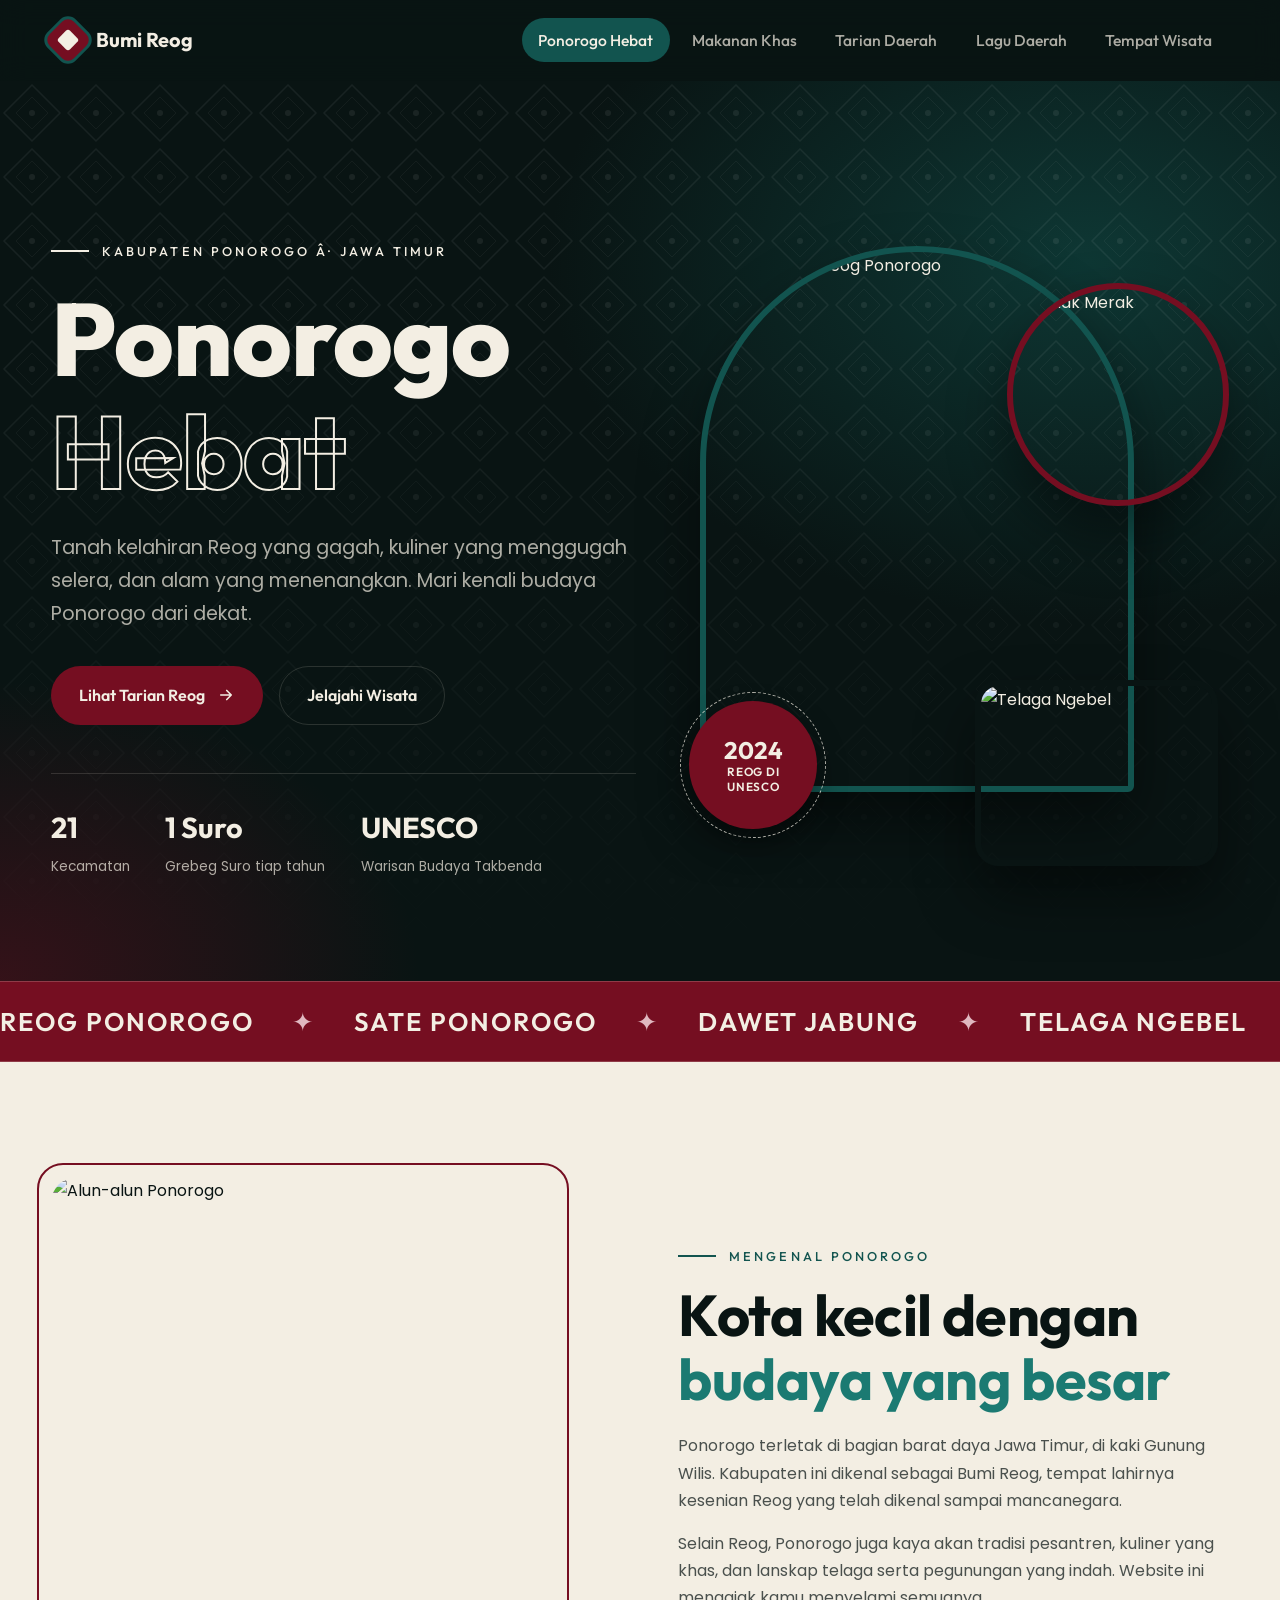
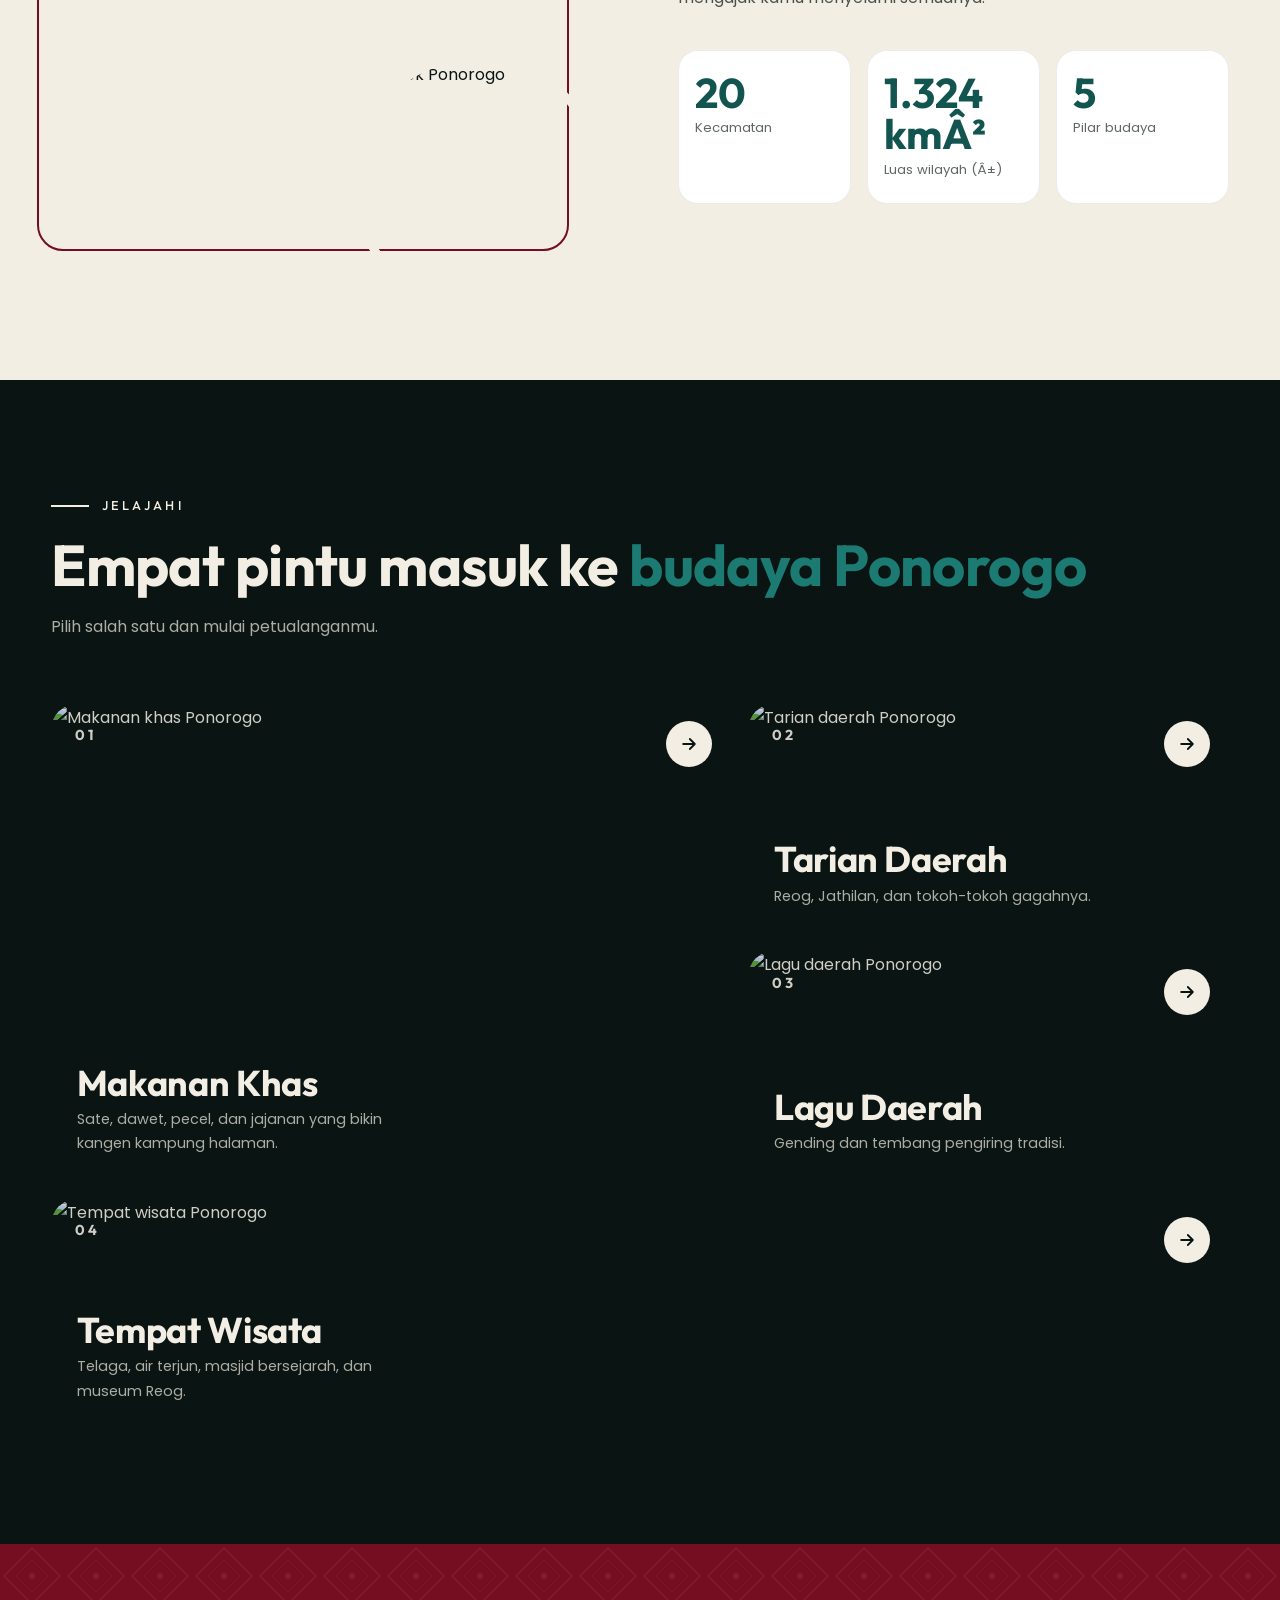
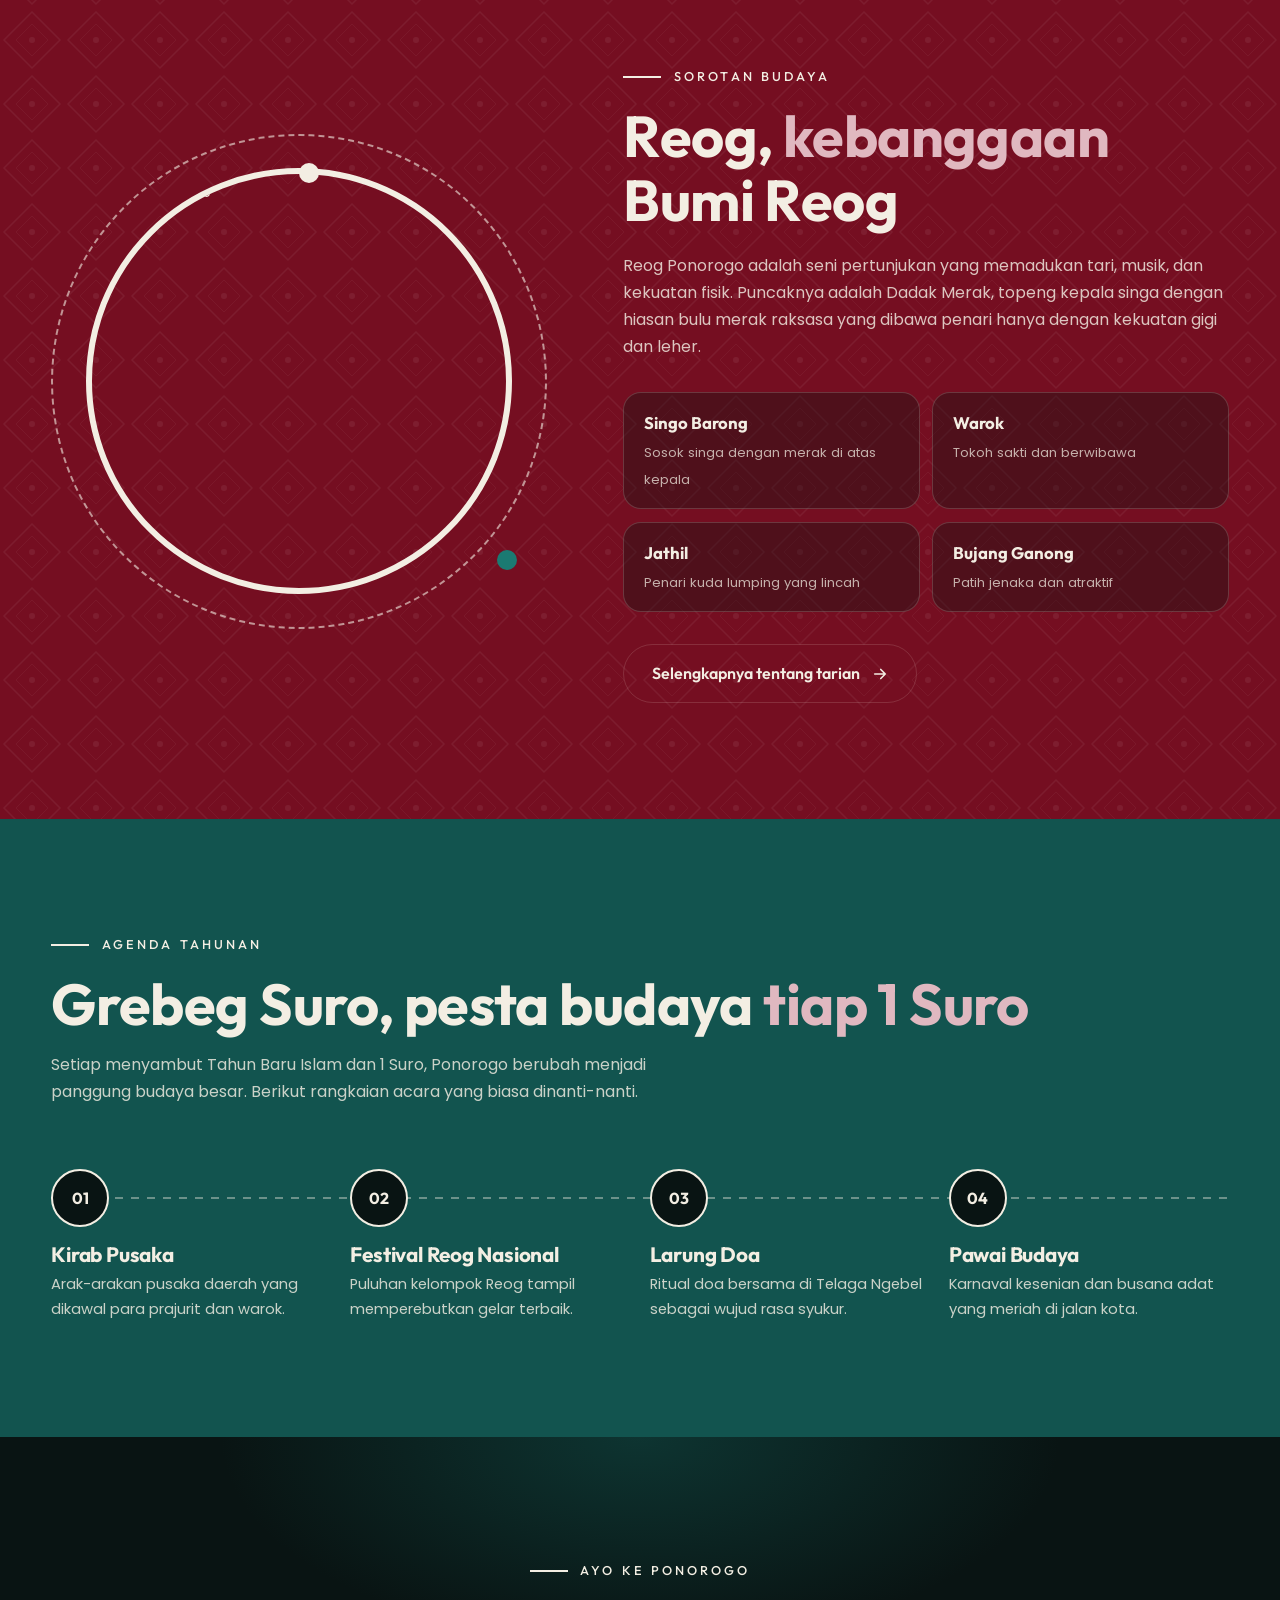
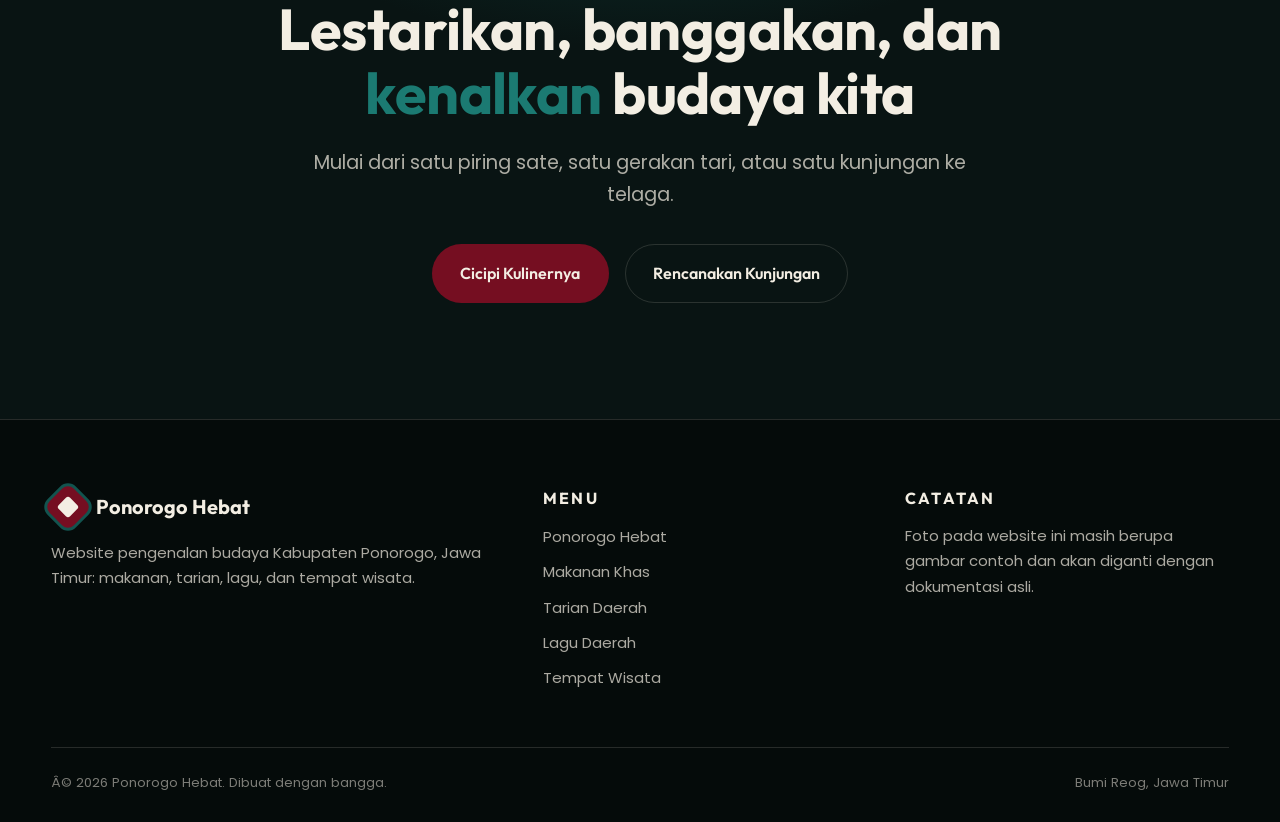
==== index.html @ 8a3e543b "first commit" ====
﻿<!DOCTYPE html>
<html lang="id">
<head>
  <meta charset="UTF-8">
  <meta name="viewport" content="width=device-width, initial-scale=1">
  <title>Ponorogo Hebat â€” Bumi Reog, Jawa Timur</title>
  <meta name="description" content="Jelajahi budaya Ponorogo: makanan khas, tarian daerah, lagu daerah, dan tempat wisata di Bumi Reog.">
  <link rel="preconnect" href="https://fonts.googleapis.com">
  <link rel="preconnect" href="https://fonts.gstatic.com" crossorigin>
  <link href="https://fonts.googleapis.com/css2?family=Outfit:wght@300;400;500;600;700;800&family=Poppins:wght@300;400;500;600&display=swap" rel="stylesheet">
  <link rel="stylesheet" href="style.css">
  <script>document.documentElement.classList.add('js')</script>
</head>
<body>

<!-- ============ HEADER ============ -->
<header class="site-header" id="header">
  <div class="container nav-wrap">
    <a href="index.html" class="brand"><span class="brand-mark"></span>Bumi Reog</a>
    <button class="burger" id="burger" aria-label="Buka menu" aria-expanded="false" aria-controls="menu">
      <span></span><span></span><span></span>
    </button>
    <nav class="menu" id="menu" aria-label="Menu utama">
      <a href="index.html" class="active">Ponorogo Hebat</a>
      <a href="makanan_khas.html">Makanan Khas</a>
      <a href="tarian_daerah.html">Tarian Daerah</a>
      <a href="lagu_daerah.html">Lagu Daerah</a>
      <a href="tempat_wisata.html">Tempat Wisata</a>
    </nav>
  </div>
</header>

<main>
<!-- ============ HERO ============ -->
<section class="hero">
  <div class="container hero-grid">
    <div>
      <span class="eyebrow reveal">Kabupaten Ponorogo Â· Jawa Timur</span>
      <h1 class="reveal d1">Ponorogo <em>Hebat</em></h1>
      <p class="lead reveal d2">Tanah kelahiran Reog yang gagah, kuliner yang menggugah selera, dan alam yang menenangkan. Mari kenali budaya Ponorogo dari dekat.</p>
      <div class="hero-cta reveal d3">
        <a href="tarian_daerah.html" class="btn btn-primary">Lihat Tarian Reog
          <svg viewBox="0 0 24 24" fill="none" stroke="currentColor" stroke-width="2.2" stroke-linecap="round" stroke-linejoin="round"><path d="M5 12h14M13 6l6 6-6 6"/></svg>
        </a>
        <a href="tempat_wisata.html" class="btn btn-ghost">Jelajahi Wisata</a>
      </div>
      <div class="hero-meta reveal d3">
        <div><b>21</b><span>Kecamatan</span></div>
        <div><b>1 Suro</b><span>Grebeg Suro tiap tahun</span></div>
        <div><b>UNESCO</b><span>Warisan Budaya Takbenda</span></div>
      </div>
    </div>

    <div class="collage reveal d2">
      <!-- GANTI FOTO: ganti src dengan foto asli (mis. assets/img/reog-1.jpg) -->
      <div class="c c1 float"><img src="https://seringjalan.com/wp-content/uploads/2020/04/Reog-Ponorogo-1200x771.jpg" alt="Pertunjukan Reog Ponorogo"></div>
      <div class="c c2"><img src="https://placehold.co/400x400/750E21/F3EEE3?text=Dadak+Merak" alt="Dadak Merak"></div>
      <div class="c c3"><img src="https://placehold.co/460x260/1B7A72/F3EEE3?text=Telaga+Ngebel" alt="Telaga Ngebel"></div>
      <div class="badge"><div><b>2024</b>Reog di UNESCO</div></div>
    </div>
  </div>
</section>

<!-- ============ MARQUEE ============ -->
<div class="marquee" aria-hidden="true">
  <div class="marquee-track">
    <span>Reog Ponorogo</span><span>Sate Ponorogo</span><span>Dawet Jabung</span><span>Telaga Ngebel</span><span>Grebeg Suro</span><span>Bumi Reog</span>
    <span>Reog Ponorogo</span><span>Sate Ponorogo</span><span>Dawet Jabung</span><span>Telaga Ngebel</span><span>Grebeg Suro</span><span>Bumi Reog</span>
  </div>
</div>

<!-- ============ MENGENAL PONOROGO ============ -->
<section class="light">
  <div class="container intro-grid">
    <div class="intro-img reveal">
      <div class="img-main"><img src="https://placehold.co/640x800/12544F/F3EEE3?text=Alun-Alun+Ponorogo" alt="Alun-alun Ponorogo"></div>
      <div class="img-sub"><img src="https://placehold.co/400x400/750E21/F3EEE3?text=Warok" alt="Warok Ponorogo"></div>
    </div>
    <div class="intro-text">
      <span class="eyebrow reveal">Mengenal Ponorogo</span>
      <h2 class="reveal d1">Kota kecil dengan <span class="accent">budaya yang besar</span></h2>
      <p class="reveal d2">Ponorogo terletak di bagian barat daya Jawa Timur, di kaki Gunung Wilis. Kabupaten ini dikenal sebagai Bumi Reog, tempat lahirnya kesenian Reog yang telah dikenal sampai mancanegara.</p>
      <p class="reveal d2">Selain Reog, Ponorogo juga kaya akan tradisi pesantren, kuliner yang khas, dan lanskap telaga serta pegunungan yang indah. Website ini mengajak kamu menyelami semuanya.</p>
      <div class="stats reveal d3">
        <div class="stat"><b data-count="21">0</b><span>Kecamatan</span></div>
        <div class="stat"><b data-count="1371" data-suffix=" kmÂ²">0</b><span>Luas wilayah (Â±)</span></div>
        <div class="stat"><b data-count="5">0</b><span>Pilar budaya</span></div>
      </div>
    </div>
  </div>
</section>

<!-- ============ JELAJAHI (BENTO) ============ -->
<section>
  <div class="container">
    <div class="sec-head">
      <span class="eyebrow reveal">Jelajahi</span>
      <h2 class="reveal d1">Empat pintu masuk ke <span class="accent">budaya Ponorogo</span></h2>
      <p class="reveal d2">Pilih salah satu dan mulai petualanganmu.</p>
    </div>

    <div class="bento">
      <a href="makanan_khas.html" class="tile t1 reveal">
        <img src="https://persmahasiswaiiq.com/wp-content/uploads/2021/09/l-cover41d0e299ca1abeb2094852da042165c720191214131935-bimacms-1024x537.jpg" alt="Makanan khas Ponorogo">
        <span class="no">01</span>
        <span class="go"><svg width="20" height="20" viewBox="0 0 24 24" fill="none" stroke="currentColor" stroke-width="2.2" stroke-linecap="round" stroke-linejoin="round"><path d="M5 12h14M13 6l6 6-6 6"/></svg></span>
        <div><h3>Makanan Khas</h3><p>Sate, dawet, pecel, dan jajanan yang bikin kangen kampung halaman.</p></div>
      </a>
      <a href="tarian_daerah.html" class="tile t2 reveal d1">
        <img src="https://placehold.co/700x500/750E21/F3EEE3?text=Tarian+Daerah" alt="Tarian daerah Ponorogo">
        <span class="no">02</span>
        <span class="go"><svg width="20" height="20" viewBox="0 0 24 24" fill="none" stroke="currentColor" stroke-width="2.2" stroke-linecap="round" stroke-linejoin="round"><path d="M5 12h14M13 6l6 6-6 6"/></svg></span>
        <div><h3>Tarian Daerah</h3><p>Reog, Jathilan, dan tokoh-tokoh gagahnya.</p></div>
      </a>
      <a href="lagu_daerah.html" class="tile t3 reveal d2">
        <img src="https://placehold.co/700x500/1B7A72/F3EEE3?text=Lagu+Daerah" alt="Lagu daerah Ponorogo">
        <span class="no">03</span>
        <span class="go"><svg width="20" height="20" viewBox="0 0 24 24" fill="none" stroke="currentColor" stroke-width="2.2" stroke-linecap="round" stroke-linejoin="round"><path d="M5 12h14M13 6l6 6-6 6"/></svg></span>
        <div><h3>Lagu Daerah</h3><p>Gending dan tembang pengiring tradisi.</p></div>
      </a>
      <a href="tempat_wisata.html" class="tile t4 reveal">
        <img src="https://placehold.co/1400x500/091413/F3EEE3?text=Tempat+Wisata" alt="Tempat wisata Ponorogo">
        <span class="no">04</span>
        <span class="go"><svg width="20" height="20" viewBox="0 0 24 24" fill="none" stroke="currentColor" stroke-width="2.2" stroke-linecap="round" stroke-linejoin="round"><path d="M5 12h14M13 6l6 6-6 6"/></svg></span>
        <div><h3>Tempat Wisata</h3><p>Telaga, air terjun, masjid bersejarah, dan museum Reog.</p></div>
      </a>
    </div>
  </div>
</section>

<!-- ============ SOROTAN REOG ============ -->
<section class="maroon">
  <div class="container split">
    <div class="ring-img reveal">
      <div class="in-img"><img src="https://placehold.co/700x700/091413/F3EEE3?text=Singo+Barong" alt="Singo Barong"></div>
      <span class="dot a"></span><span class="dot b"></span>
    </div>
    <div>
      <span class="eyebrow reveal">Sorotan Budaya</span>
      <h2 class="reveal d1">Reog, <span class="accent">kebanggaan</span> Bumi Reog</h2>
      <p class="reveal d2">Reog Ponorogo adalah seni pertunjukan yang memadukan tari, musik, dan kekuatan fisik. Puncaknya adalah Dadak Merak, topeng kepala singa dengan hiasan bulu merak raksasa yang dibawa penari hanya dengan kekuatan gigi dan leher.</p>
      <div class="chars reveal d3">
        <div class="char"><b>Singo Barong</b><span>Sosok singa dengan merak di atas kepala</span></div>
        <div class="char"><b>Warok</b><span>Tokoh sakti dan berwibawa</span></div>
        <div class="char"><b>Jathil</b><span>Penari kuda lumping yang lincah</span></div>
        <div class="char"><b>Bujang Ganong</b><span>Patih jenaka dan atraktif</span></div>
      </div>
      <p class="reveal d3" style="margin-top:2rem"><a href="tarian_daerah.html" class="btn btn-ghost">Selengkapnya tentang tarian
        <svg viewBox="0 0 24 24" fill="none" stroke="currentColor" stroke-width="2.2" stroke-linecap="round" stroke-linejoin="round"><path d="M5 12h14M13 6l6 6-6 6"/></svg></a></p>
    </div>
  </div>
</section>

<!-- ============ GREBEG SURO ============ -->
<section class="green">
  <div class="container">
    <div class="sec-head">
      <span class="eyebrow reveal">Agenda Tahunan</span>
      <h2 class="reveal d1">Grebeg Suro, pesta budaya <span style="color:#e0b8c0">tiap 1 Suro</span></h2>
      <p class="reveal d2">Setiap menyambut Tahun Baru Islam dan 1 Suro, Ponorogo berubah menjadi panggung budaya besar. Berikut rangkaian acara yang biasa dinanti-nanti.</p>
    </div>
    <div class="steps">
      <div class="step reveal"><h3>Kirab Pusaka</h3><p>Arak-arakan pusaka daerah yang dikawal para prajurit dan warok.</p></div>
      <div class="step reveal d1"><h3>Festival Reog Nasional</h3><p>Puluhan kelompok Reog tampil memperebutkan gelar terbaik.</p></div>
      <div class="step reveal d2"><h3>Larung Doa</h3><p>Ritual doa bersama di Telaga Ngebel sebagai wujud rasa syukur.</p></div>
      <div class="step reveal d3"><h3>Pawai Budaya</h3><p>Karnaval kesenian dan busana adat yang meriah di jalan kota.</p></div>
    </div>
  </div>
</section>

<!-- ============ CTA ============ -->
<section class="cta">
  <div class="container">
    <span class="eyebrow reveal">Ayo ke Ponorogo</span>
    <h2 class="reveal d1">Lestarikan, banggakan, dan <span class="accent">kenalkan</span> budaya kita</h2>
    <p class="lead reveal d2">Mulai dari satu piring sate, satu gerakan tari, atau satu kunjungan ke telaga.</p>
    <div class="reveal d3" style="display:flex;gap:1rem;justify-content:center;flex-wrap:wrap">
      <a href="makanan_khas.html" class="btn btn-primary">Cicipi Kulinernya</a>
      <a href="tempat_wisata.html" class="btn btn-ghost">Rencanakan Kunjungan</a>
    </div>
  </div>
</section>
</main>

<!-- ============ FOOTER ============ -->
<footer class="site-footer">
  <div class="container">
    <div class="foot-grid">
      <div>
        <a href="index.html" class="brand" style="margin-bottom:1rem"><span class="brand-mark"></span>Ponorogo Hebat</a>
        <p>Website pengenalan budaya Kabupaten Ponorogo, Jawa Timur: makanan, tarian, lagu, dan tempat wisata.</p>
      </div>
      <div>
        <h4>Menu</h4>
        <ul>
          <li><a href="index.html">Ponorogo Hebat</a></li>
          <li><a href="makanan_khas.html">Makanan Khas</a></li>
          <li><a href="tarian_daerah.html">Tarian Daerah</a></li>
          <li><a href="lagu_daerah.html">Lagu Daerah</a></li>
          <li><a href="tempat_wisata.html">Tempat Wisata</a></li>
        </ul>
      </div>
      <div>
        <h4>Catatan</h4>
        <p>Foto pada website ini masih berupa gambar contoh dan akan diganti dengan dokumentasi asli.</p>
      </div>
    </div>
    <div class="copy"><span>Â© 2026 Ponorogo Hebat. Dibuat dengan bangga.</span><span>Bumi Reog, Jawa Timur</span></div>
  </div>
</footer>

<script src="script.js"></script>
</body>
</html>
---- style.css ----
/* =========================================================
   PONOROGO HEBAT — style.css
   Warna utama #12544F | Hitam #091413 | Secondary #750E21
   Font: Outfit (judul) + Poppins (isi)
   ========================================================= */
:root {
  --green: #12544F;
  --green-2: #1B7A72;
  --green-3: #0c3a36;
  --black: #091413;
  --black-2: #0f1f1e;
  --black-3: #152826;
  --maroon: #750E21;
  --maroon-2: #9a1b33;
  --cream: #F3EEE3;
  --muted: rgba(243, 238, 227, .7);
  --line: rgba(243, 238, 227, .14);
  --ff-head: 'Outfit', system-ui, sans-serif;
  --ff-body: 'Poppins', system-ui, sans-serif;
  --radius: 26px;
  --ease: cubic-bezier(.22, .8, .24, 1);
  --pattern: url("data:image/svg+xml,%3Csvg xmlns='http://www.w3.org/2000/svg' width='64' height='64'%3E%3Cpath d='M32 4 60 32 32 60 4 32Z' fill='none' stroke='%23ffffff' stroke-opacity='.07' stroke-width='1.5'/%3E%3Cpath d='M32 16 48 32 32 48 16 32Z' fill='none' stroke='%23ffffff' stroke-opacity='.05' stroke-width='1'/%3E%3Ccircle cx='32' cy='32' r='3' fill='%23ffffff' fill-opacity='.08'/%3E%3C/svg%3E");
}

*,
*::before,
*::after {
  box-sizing: border-box;
  margin: 0;
  padding: 0
}

html {
  scroll-behavior: smooth
}

body {
  font-family: var(--ff-body);
  background: var(--black);
  color: var(--cream);
  line-height: 1.7;
  font-size: 1rem;
  overflow-x: hidden;
  -webkit-font-smoothing: antialiased
}

body.menu-open {
  overflow: hidden
}

img {
  display: block;
  max-width: 100%;
  height: 100%;
  width: 100%;
  object-fit: cover
}

a {
  color: inherit;
  text-decoration: none
}

ul {
  list-style: none
}

h1,
h2,
h3,
h4 {
  font-family: var(--ff-head);
  line-height: 1.1;
  font-weight: 700;
  letter-spacing: -.01em
}

h1 {
  font-size: clamp(2.8rem, 8vw, 6.4rem);
  font-weight: 800
}

h2 {
  font-size: clamp(2rem, 4.6vw, 3.6rem)
}

h3 {
  font-size: clamp(1.3rem, 2.2vw, 1.7rem)
}

p {
  color: var(--muted)
}

.container {
  width: min(1200px, 92%);
  margin-inline: auto
}

section {
  padding: clamp(70px, 9vw, 130px) 0;
  position: relative
}

.pattern {
  background-image: var(--pattern)
}

.eyebrow {
  display: inline-flex;
  align-items: center;
  gap: .8rem;
  font-family: var(--ff-head);
  font-size: .8rem;
  letter-spacing: .24em;
  text-transform: uppercase;
  font-weight: 500;
  color: var(--cream)
}

.eyebrow::before {
  content: "";
  width: 38px;
  height: 2px;
  background: currentColor
}

.lead {
  font-size: clamp(1.02rem, 1.6vw, 1.2rem);
  max-width: 58ch
}

.sec-head {
  display: flex;
  flex-direction: column;
  gap: 1rem;
  margin-bottom: clamp(36px, 5vw, 64px)
}

.sec-head p {
  max-width: 60ch
}

.accent {
  color: var(--green-2)
}

.maroon .accent,
.hero .accent {
  color: #e0b8c0
}

.btn {
  display: inline-flex;
  align-items: center;
  gap: .7rem;
  padding: .95rem 1.7rem;
  border-radius: 999px;
  font-family: var(--ff-head);
  font-weight: 600;
  font-size: 1rem;
  border: 1.5px solid transparent;
  cursor: pointer;
  transition: transform .35s var(--ease), background .3s, color .3s, border-color .3s
}

.btn svg {
  width: 18px;
  height: 18px;
  transition: transform .35s var(--ease)
}

.btn:hover {
  transform: translateY(-3px)
}

.btn:hover svg {
  transform: translateX(4px)
}

.btn-primary {
  background: var(--maroon);
  color: var(--cream)
}

.btn-primary:hover {
  background: var(--maroon-2)
}

.btn-green {
  background: var(--green);
  color: var(--cream)
}

.btn-green:hover {
  background: var(--green-2)
}

.btn-ghost {
  border-color: var(--line);
  color: var(--cream)
}

.btn-ghost:hover {
  border-color: var(--cream);
  background: rgba(243, 238, 227, .08)
}

/* ---------- Header ---------- */
.site-header {
  position: sticky;
  top: 0;
  left: 0;
  right: 0;
  z-index: 999;
  padding: 18px 0;
  background: rgba(9, 20, 19, .8);
  backdrop-filter: blur(14px);
  -webkit-backdrop-filter: blur(14px);
  border-bottom: 1px solid transparent;
  box-shadow: 0 0 0 rgba(0, 0, 0, 0);
  transition: background .3s, padding .3s, border-color .3s, backdrop-filter .3s, box-shadow .3s;
  will-change: background, transform
}

.site-header.scrolled {
  background: rgba(9, 20, 19, .94);
  padding: 11px 0;
  border-color: var(--line);
  box-shadow: 0 12px 30px rgba(0, 0, 0, .18)
}

.nav-wrap {
  position: relative;
  z-index: 10;
  display: flex;
  align-items: center;
  justify-content: space-between;
  gap: 1rem
}

.brand {
  display: flex;
  align-items: center;
  gap: .7rem;
  font-family: var(--ff-head);
  font-weight: 700;
  font-size: 1.25rem;
  position: relative;
  z-index: 120
}

.brand-mark {
  width: 34px;
  height: 34px;
  background: var(--maroon);
  transform: rotate(45deg);
  border-radius: 8px;
  position: relative;
  box-shadow: 0 0 0 3px var(--green)
}

.brand-mark::after {
  content: "";
  position: absolute;
  inset: 9px;
  background: var(--cream);
  border-radius: 3px
}

.menu {
  display: flex;
  gap: .3rem;
  align-items: center;
  position: relative;
  z-index: 2
}

.menu a {
  font-family: var(--ff-head);
  font-weight: 500;
  font-size: .98rem;
  padding: .55rem 1.05rem;
  border-radius: 999px;
  color: var(--muted);
  transition: color .25s, background .25s
}

.menu a:hover {
  color: var(--cream);
  background: rgba(243, 238, 227, .08)
}

.menu a.active {
  background: var(--green);
  color: var(--cream)
}

.burger {
  display: none;
  width: 46px;
  height: 46px;
  border-radius: 50%;
  background: var(--green);
  border: 0;
  cursor: pointer;
  position: relative;
  z-index: 120;
  flex-direction: column;
  align-items: center;
  justify-content: center;
  gap: 5px
}

.burger span {
  width: 20px;
  height: 2px;
  background: var(--cream);
  border-radius: 2px;
  transition: transform .35s var(--ease), opacity .25s
}

body.menu-open .burger span:nth-child(1) {
  transform: translateY(7px) rotate(45deg)
}

body.menu-open .burger span:nth-child(2) {
  opacity: 0
}

body.menu-open .burger span:nth-child(3) {
  transform: translateY(-7px) rotate(-45deg)
}

/* ---------- Hero (beranda) ---------- */
.hero {
  min-height: 100svh;
  padding: 140px 0 90px;
  display: flex;
  align-items: center;
  overflow: hidden;
  background: radial-gradient(900px 600px at 85% 20%, rgba(18, 84, 79, .55), transparent 60%), radial-gradient(700px 500px at 0% 100%, rgba(117, 14, 33, .4), transparent 60%), var(--black)
}

.hero::before {
  content: "";
  position: absolute;
  inset: 0;
  background-image: var(--pattern);
  opacity: .9;
  mask-image: linear-gradient(to bottom, #000 30%, transparent 100%);
  -webkit-mask-image: linear-gradient(to bottom, #000 30%, transparent 100%)
}

.hero-grid {
  position: relative;
  display: grid;
  grid-template-columns: 1.05fr .95fr;
  gap: clamp(30px, 5vw, 80px);
  align-items: center
}

.hero h1 {
  margin: 1.3rem 0 1.5rem
}

.hero h1 em {
  font-style: normal;
  display: block;
  -webkit-text-stroke: 2px var(--cream);
  color: transparent
}

.hero .lead {
  margin-bottom: 2.2rem
}

.hero-cta {
  display: flex;
  flex-wrap: wrap;
  gap: 1rem
}

.hero-meta {
  display: flex;
  gap: 2.2rem;
  margin-top: 3rem;
  padding-top: 1.8rem;
  border-top: 1px solid var(--line);
  flex-wrap: wrap
}

.hero-meta b {
  display: block;
  font-family: var(--ff-head);
  font-size: 1.8rem;
  font-weight: 700
}

.hero-meta span {
  font-size: .85rem;
  color: var(--muted)
}

.collage {
  position: relative;
  height: clamp(420px, 52vw, 620px)
}

.collage .c {
  position: absolute;
  overflow: hidden;
  box-shadow: 0 30px 60px rgba(0, 0, 0, .45)
}

.collage .c1 {
  inset: 0 18% 12% 0;
  border-radius: 999px 999px 28px 28px;
  border: 6px solid var(--green)
}

.collage .c2 {
  width: 42%;
  aspect-ratio: 1;
  right: 0;
  top: 6%;
  border-radius: 50%;
  border: 6px solid var(--maroon)
}

.collage .c3 {
  width: 46%;
  height: 30%;
  right: 2%;
  bottom: 0;
  border-radius: 24px;
  border: 6px solid var(--black)
}

.badge {
  position: absolute;
  left: -2%;
  bottom: 6%;
  width: 128px;
  height: 128px;
  border-radius: 50%;
  background: var(--maroon);
  display: grid;
  place-items: center;
  text-align: center;
  font-family: var(--ff-head);
  font-size: .74rem;
  font-weight: 600;
  letter-spacing: .06em;
  text-transform: uppercase;
  line-height: 1.25;
  padding: 1rem;
  z-index: 3;
  box-shadow: 0 14px 30px rgba(0, 0, 0, .4)
}

.badge::before {
  content: "";
  position: absolute;
  inset: -9px;
  border: 1.5px dashed var(--cream);
  border-radius: 50%;
  animation: spin 22s linear infinite;
  opacity: .7
}

.badge b {
  display: block;
  font-size: 1.5rem;
  letter-spacing: 0
}

@keyframes spin {
  to {
    transform: rotate(360deg)
  }
}

.float {
  animation: float 6s ease-in-out infinite
}

@keyframes float {
  50% {
    transform: translateY(-12px)
  }
}

/* ---------- Marquee ---------- */
.marquee {
  background: var(--maroon);
  overflow: hidden;
  padding: 1.1rem 0;
  border-block: 1px solid rgba(243, 238, 227, .2)
}

.marquee-track {
  display: flex;
  gap: 2.4rem;
  width: max-content;
  animation: marq 32s linear infinite
}

.marquee span {
  font-family: var(--ff-head);
  font-weight: 600;
  font-size: clamp(1.1rem, 2.4vw, 1.6rem);
  text-transform: uppercase;
  letter-spacing: .08em;
  white-space: nowrap;
  display: flex;
  gap: 2.4rem;
  align-items: center
}

.marquee span::after {
  content: "✦";
  color: #e0b8c0
}

@keyframes marq {
  to {
    transform: translateX(-50%)
  }
}

/* ---------- Intro / Stats ---------- */
.light {
  background: var(--cream);
  color: var(--black)
}

.light p {
  color: rgba(9, 20, 19, .72)
}

.light .eyebrow {
  color: var(--green)
}

.intro-grid {
  display: grid;
  grid-template-columns: 1fr 1fr;
  gap: clamp(30px, 6vw, 90px);
  align-items: center
}

.intro-img {
  position: relative;
  aspect-ratio: 4/5;
  border-radius: var(--radius);
  overflow: visible
}

.intro-img .img-main {
  position: absolute;
  inset: 0 12% 0 0;
  border-radius: var(--radius);
  overflow: hidden
}

.intro-img .img-sub {
  position: absolute;
  right: 0;
  bottom: -6%;
  width: 46%;
  aspect-ratio: 1;
  border-radius: 50%;
  overflow: hidden;
  border: 8px solid var(--cream)
}

.intro-img::before {
  content: "";
  position: absolute;
  inset: -14px 6% 14px -14px;
  border: 2px solid var(--maroon);
  border-radius: var(--radius);
  z-index: 0
}

.intro-img .img-main {
  z-index: 1
}

.intro-img .img-sub {
  z-index: 2
}

.intro-text h2 {
  margin: 1rem 0 1.4rem
}

.intro-text p+p {
  margin-top: 1rem
}

.stats {
  display: grid;
  grid-template-columns: repeat(3, 1fr);
  gap: 1rem;
  margin-top: 2.4rem
}

.stat {
  padding: 1.3rem 1rem;
  border-radius: 20px;
  background: #fff;
  border: 1px solid rgba(9, 20, 19, .08)
}

.stat b {
  display: block;
  font-family: var(--ff-head);
  font-size: clamp(1.8rem, 3.4vw, 2.6rem);
  color: var(--green);
  line-height: 1
}

.stat span {
  font-size: .82rem;
  color: rgba(9, 20, 19, .65)
}

/* ---------- Bento (jelajahi) ---------- */
.bento {
  display: grid;
  grid-template-columns: repeat(12, 1fr);
  grid-auto-rows: 230px;
  gap: 1.1rem
}

.tile {
  position: relative;
  overflow: hidden;
  border-radius: var(--radius);
  isolation: isolate;
  display: flex;
  align-items: flex-end;
  padding: 1.6rem;
  transition: transform .5s var(--ease)
}

.tile img {
  position: absolute;
  inset: 0;
  z-index: -2;
  transition: transform .8s var(--ease)
}

.tile::before {
  content: "";
  position: absolute;
  inset: 0;
  z-index: -1;
  background: linear-gradient(to top, rgba(9, 20, 19, .92) 8%, rgba(9, 20, 19, .15) 70%)
}

.tile:hover img {
  transform: scale(1.08)
}

.tile:hover {
  transform: translateY(-4px)
}

.tile .no {
  position: absolute;
  top: 1.2rem;
  left: 1.5rem;
  font-family: var(--ff-head);
  font-weight: 700;
  font-size: .9rem;
  letter-spacing: .2em;
  color: var(--cream);
  opacity: .85
}

.tile .go {
  position: absolute;
  top: 1.1rem;
  right: 1.2rem;
  width: 46px;
  height: 46px;
  border-radius: 50%;
  background: var(--cream);
  color: var(--black);
  display: grid;
  place-items: center;
  transition: background .3s, color .3s, transform .4s var(--ease)
}

.tile:hover .go {
  background: var(--maroon);
  color: var(--cream);
  transform: rotate(-45deg)
}

.tile h3 {
  font-size: clamp(1.5rem, 2.8vw, 2.3rem)
}

.tile p {
  font-size: .9rem;
  color: var(--muted);
  max-width: 38ch;
  margin-top: .3rem
}

.t1 {
  grid-column: span 7;
  grid-row: span 2
}

.t2 {
  grid-column: span 5
}

.t3 {
  grid-column: span 5
}

.t4 {
  grid-column: span 12
}

/* ---------- Reog sorot ---------- */
.maroon {
  background: var(--maroon);
  position: relative;
  overflow: hidden
}

.maroon::before {
  content: "";
  position: absolute;
  inset: 0;
  background-image: var(--pattern);
  opacity: .8
}

.maroon .container {
  position: relative
}

.split {
  display: grid;
  grid-template-columns: .9fr 1.1fr;
  gap: clamp(30px, 6vw, 90px);
  align-items: center
}

.ring-img {
  position: relative;
  aspect-ratio: 1;
  max-width: 520px;
  margin-inline: auto;
  width: 100%
}

.ring-img .in-img {
  position: absolute;
  inset: 7%;
  border-radius: 50%;
  overflow: hidden;
  border: 6px solid var(--cream)
}

.ring-img::before {
  content: "";
  position: absolute;
  inset: 0;
  border-radius: 50%;
  border: 2px dashed rgba(243, 238, 227, .6);
  animation: spin 40s linear infinite
}

.ring-img .dot {
  position: absolute;
  width: 20px;
  height: 20px;
  border-radius: 50%;
  background: var(--cream)
}

.ring-img .dot.a {
  top: 6%;
  left: 50%
}

.ring-img .dot.b {
  bottom: 12%;
  right: 6%;
  background: var(--green-2)
}

.maroon h2 {
  margin: 1rem 0 1.3rem
}

.maroon p {
  color: rgba(243, 238, 227, .82)
}

.chars {
  display: grid;
  grid-template-columns: repeat(2, 1fr);
  gap: .8rem;
  margin-top: 2rem
}

.char {
  padding: 1rem 1.2rem;
  border-radius: 18px;
  background: rgba(9, 20, 19, .35);
  border: 1px solid rgba(243, 238, 227, .18);
  transition: background .3s, transform .3s var(--ease)
}

.char:hover {
  background: rgba(9, 20, 19, .6);
  transform: translateY(-3px)
}

.char b {
  font-family: var(--ff-head);
  font-size: 1.05rem;
  display: block
}

.char span {
  font-size: .82rem;
  color: rgba(243, 238, 227, .72)
}

/* ---------- Timeline Grebeg Suro ---------- */
.green {
  background: var(--green)
}

.green p {
  color: rgba(243, 238, 227, .82)
}

.steps {
  display: grid;
  grid-template-columns: repeat(4, 1fr);
  gap: 1.2rem;
  position: relative;
  counter-reset: s
}

.steps::before {
  content: "";
  position: absolute;
  left: 0;
  right: 0;
  top: 28px;
  height: 2px;
  background: repeating-linear-gradient(90deg, var(--cream) 0 8px, transparent 8px 16px);
  opacity: .4
}

.step {
  position: relative;
  counter-increment: s;
  padding-top: 4.6rem
}

.step::before {
  content: counter(s, decimal-leading-zero);
  position: absolute;
  top: 0;
  left: 0;
  width: 58px;
  height: 58px;
  border-radius: 50%;
  background: var(--black);
  display: grid;
  place-items: center;
  font-family: var(--ff-head);
  font-weight: 700;
  border: 2px solid var(--cream)
}

.step h3 {
  font-size: 1.3rem;
  margin-bottom: .4rem
}

.step p {
  font-size: .92rem
}

/* ---------- CTA ---------- */
.cta {
  text-align: center;
  background: radial-gradient(600px 300px at 50% 0%, rgba(18, 84, 79, .5), transparent 70%), var(--black)
}

.cta h2 {
  max-width: 20ch;
  margin: 1rem auto 1.4rem
}

.cta .lead {
  margin-inline: auto;
  margin-bottom: 2rem
}

/* ---------- Footer ---------- */
.site-footer {
  background: #050b0a;
  padding: 70px 0 28px;
  border-top: 1px solid var(--line)
}

.foot-grid {
  display: grid;
  grid-template-columns: 1.4fr 1fr 1fr;
  gap: 2.4rem;
  margin-bottom: 3rem
}

.site-footer h4 {
  font-size: 1rem;
  letter-spacing: .14em;
  text-transform: uppercase;
  margin-bottom: 1rem;
  color: var(--cream)
}

.site-footer li {
  margin-bottom: .5rem
}

.site-footer li a,
.site-footer p {
  color: var(--muted);
  font-size: .93rem
}

.site-footer li a:hover {
  color: var(--cream)
}

.copy {
  display: flex;
  justify-content: space-between;
  flex-wrap: wrap;
  gap: .6rem;
  padding-top: 1.5rem;
  border-top: 1px solid var(--line);
  font-size: .82rem;
  color: rgba(243, 238, 227, .5)
}

/* ---------- Page hero (halaman dalam) ---------- */
.page-hero {
  padding: 170px 0 90px;
  background: radial-gradient(700px 400px at 90% 0%, rgba(18, 84, 79, .55), transparent 65%), var(--black);
  overflow: hidden
}

.page-hero::before {
  content: "";
  position: absolute;
  inset: 0;
  background-image: var(--pattern);
  mask-image: linear-gradient(to bottom, #000, transparent);
  -webkit-mask-image: linear-gradient(to bottom, #000, transparent)
}

.page-hero .container {
  position: relative
}

.page-hero h1 {
  font-size: clamp(2.6rem, 7vw, 5.4rem);
  margin: 1.2rem 0 1.2rem
}

.page-hero .big {
  position: absolute;
  right: 0;
  top: -40px;
  font-family: var(--ff-head);
  font-weight: 800;
  font-size: clamp(9rem, 26vw, 22rem);
  line-height: .8;
  -webkit-text-stroke: 2px rgba(243, 238, 227, .18);
  color: transparent;
  user-select: none;
  pointer-events: none
}

.crumb {
  margin-top: 1.8rem;
  font-size: .88rem;
  color: var(--muted)
}

.crumb a {
  color: var(--cream);
  border-bottom: 1px solid var(--line)
}

/* ---------- Makanan (about) ---------- */
.dish {
  display: grid;
  grid-template-columns: 1fr 1fr;
  gap: clamp(24px, 5vw, 80px);
  align-items: center;
  margin-bottom: clamp(60px, 8vw, 110px)
}

.dish:last-child {
  margin-bottom: 0
}

.dish.flip .dish-img {
  order: 2
}

.dish-img {
  position: relative;
  aspect-ratio: 5/4
}

.dish-img .frame {
  position: absolute;
  inset: 0;
  border-radius: var(--radius);
  overflow: hidden
}

.dish-img::after {
  content: "";
  position: absolute;
  inset: 18px -18px -18px 18px;
  border: 2px solid var(--maroon);
  border-radius: var(--radius);
  z-index: -1
}

.dish.flip .dish-img::after {
  inset: 18px 18px -18px -18px;
  border-color: var(--green)
}

.dish-no {
  font-family: var(--ff-head);
  font-weight: 800;
  font-size: clamp(3.6rem, 8vw, 6rem);
  line-height: 1;
  -webkit-text-stroke: 2px var(--green);
  color: transparent
}

.dish h2 {
  margin: .2rem 0 1rem
}

.chips {
  display: flex;
  flex-wrap: wrap;
  gap: .5rem;
  margin-top: 1.3rem
}

.chip {
  padding: .35rem .95rem;
  border-radius: 999px;
  font-size: .8rem;
  font-family: var(--ff-head);
  font-weight: 500;
  background: rgba(18, 84, 79, .12);
  color: var(--green);
  border: 1px solid rgba(18, 84, 79, .3)
}

.dark-sec .chip,
.chip.on-dark {
  background: rgba(243, 238, 227, .08);
  color: var(--cream);
  border-color: var(--line)
}

.snacks {
  display: grid;
  grid-template-columns: repeat(4, 1fr);
  gap: 1.1rem
}

.snack {
  border-radius: var(--radius);
  overflow: hidden;
  background: var(--black-3);
  border: 1px solid var(--line);
  transition: transform .4s var(--ease), border-color .3s
}

.snack:hover {
  transform: translateY(-6px);
  border-color: var(--green-2)
}

.snack .ph {
  aspect-ratio: 1
}

.snack div:last-child {
  padding: 1.1rem 1.2rem 1.4rem
}

.snack h3 {
  font-size: 1.2rem;
  margin-bottom: .3rem
}

.snack p {
  font-size: .88rem
}

.tips {
  display: grid;
  grid-template-columns: repeat(3, 1fr);
  gap: 1.2rem
}

.tip {
  padding: 1.8rem;
  border-radius: var(--radius);
  background: rgba(9, 20, 19, .35);
  border: 1px solid rgba(243, 238, 227, .18)
}

.tip i {
  font-style: normal;
  font-family: var(--ff-head);
  font-size: 2rem;
  color: #e0b8c0;
  font-weight: 700
}

.tip h3 {
  margin: .4rem 0 .5rem;
  font-size: 1.25rem
}

/* ---------- Tarian (projects) ---------- */
.feature {
  position: relative;
  border-radius: calc(var(--radius) + 6px);
  overflow: hidden;
  min-height: 560px;
  display: flex;
  align-items: flex-end;
  isolation: isolate
}

.feature img {
  position: absolute;
  inset: 0;
  z-index: -2
}

.feature::before {
  content: "";
  position: absolute;
  inset: 0;
  z-index: -1;
  background: linear-gradient(100deg, rgba(9, 20, 19, .95) 25%, rgba(9, 20, 19, .25) 100%)
}

.feature-body {
  padding: clamp(1.6rem, 4vw, 3.4rem);
  max-width: 640px
}

.feature h2 {
  margin: 1rem 0 1rem
}

.feature .chips {
  margin-top: 1.5rem
}

.hscroll {
  display: flex;
  gap: 1.2rem;
  overflow-x: auto;
  scroll-snap-type: x mandatory;
  padding: 0 4% 1.6rem;
  margin-inline: -4%;
  scrollbar-width: thin;
  scrollbar-color: var(--green) transparent
}

.hcard {
  flex: 0 0 min(340px, 80%);
  scroll-snap-align: start;
  border-radius: var(--radius);
  overflow: hidden;
  background: var(--black-3);
  border: 1px solid var(--line)
}

.hcard .ph {
  aspect-ratio: 4/5;
  position: relative
}

.hcard .ph span {
  position: absolute;
  top: 1rem;
  left: 1rem;
  background: var(--maroon);
  padding: .2rem .8rem;
  border-radius: 999px;
  font-size: .75rem;
  font-family: var(--ff-head);
  letter-spacing: .1em;
  text-transform: uppercase
}

.hcard div:last-child {
  padding: 1.3rem 1.4rem 1.6rem
}

.hcard h3 {
  margin-bottom: .4rem
}

.hcard p {
  font-size: .9rem
}

.dances {
  display: grid;
  grid-template-columns: repeat(3, 1fr);
  gap: 1.2rem
}

.dance {
  padding: 2rem 1.8rem;
  border-radius: var(--radius);
  background: #fff;
  border: 1px solid rgba(9, 20, 19, .08);
  position: relative;
  overflow: hidden;
  transition: transform .4s var(--ease), box-shadow .4s
}

.dance:hover {
  transform: translateY(-6px);
  box-shadow: 0 24px 40px rgba(9, 20, 19, .12)
}

.dance::after {
  content: "";
  position: absolute;
  right: -30px;
  top: -30px;
  width: 110px;
  height: 110px;
  background: var(--green);
  border-radius: 50%;
  opacity: .1
}

.dance .n {
  font-family: var(--ff-head);
  font-weight: 800;
  font-size: 3rem;
  color: var(--maroon);
  line-height: 1
}

.dance h3 {
  margin: .8rem 0 .5rem;
  color: var(--black)
}

.gamelan {
  display: flex;
  flex-wrap: wrap;
  gap: .7rem
}

.gamelan span {
  padding: .6rem 1.3rem;
  border-radius: 999px;
  border: 1.5px solid rgba(243, 238, 227, .45);
  font-family: var(--ff-head);
  font-weight: 500
}

/* ---------- Lagu (skills) ---------- */
.music-grid {
  display: grid;
  grid-template-columns: 1.5fr 1fr;
  gap: clamp(24px, 4vw, 56px);
  align-items: start
}

.playlist {
  border-radius: var(--radius);
  background: var(--black-3);
  border: 1px solid var(--line);
  overflow: hidden
}

.pl-head {
  display: flex;
  justify-content: space-between;
  align-items: center;
  padding: 1.4rem 1.6rem;
  border-bottom: 1px solid var(--line);
  font-family: var(--ff-head)
}

.pl-head span {
  font-size: .85rem;
  color: var(--muted)
}

.track {
  display: grid;
  grid-template-columns: 54px 1fr auto auto;
  align-items: center;
  gap: 1rem;
  padding: 1rem 1.6rem;
  border-bottom: 1px solid var(--line);
  position: relative;
  transition: background .3s
}

.track:last-child {
  border-bottom: 0
}

.track:hover,
.track.playing {
  background: rgba(18, 84, 79, .22)
}

.play {
  width: 46px;
  height: 46px;
  border-radius: 50%;
  border: 0;
  background: var(--green);
  color: var(--cream);
  cursor: pointer;
  display: grid;
  place-items: center;
  transition: background .3s, transform .3s
}

.play:hover {
  background: var(--maroon);
  transform: scale(1.08)
}

.play svg {
  width: 18px;
  height: 18px
}

.play .i-pause {
  display: none
}

.track.playing .play {
  background: var(--maroon)
}

.track.playing .i-play {
  display: none
}

.track.playing .i-pause {
  display: block
}

.track h3 {
  font-size: 1.1rem;
  font-weight: 600
}

.track small {
  color: var(--muted);
  font-size: .82rem
}

.tag {
  padding: .2rem .8rem;
  border-radius: 999px;
  font-size: .72rem;
  font-family: var(--ff-head);
  border: 1px solid var(--line);
  color: var(--muted);
  white-space: nowrap
}

.dur {
  font-family: var(--ff-head);
  font-size: .9rem;
  color: var(--muted);
  min-width: 44px;
  text-align: right
}

.bar {
  position: absolute;
  left: 0;
  bottom: 0;
  height: 3px;
  width: 0;
  background: var(--maroon-2)
}

.track.playing .bar {
  animation: prog 24s linear forwards
}

@keyframes prog {
  to {
    width: 100%
  }
}

.eq {
  display: none;
  gap: 3px;
  align-items: flex-end;
  height: 16px;
  margin-left: .6rem
}

.track.playing .eq {
  display: inline-flex
}

.eq i {
  width: 3px;
  background: var(--green-2);
  border-radius: 2px;
  animation: eq .8s ease-in-out infinite
}

.eq i:nth-child(2) {
  animation-delay: .2s
}

.eq i:nth-child(3) {
  animation-delay: .4s
}

@keyframes eq {

  0%,
  100% {
    height: 4px
  }

  50% {
    height: 16px
  }
}

.side-card {
  border-radius: var(--radius);
  padding: 2rem;
  background: var(--green);
  position: sticky;
  top: 100px
}

.side-card h3 {
  margin-bottom: .8rem
}

.side-card .gamelan {
  margin-top: 1.2rem
}

.side-card .gamelan span {
  font-size: .85rem;
  padding: .4rem 1rem
}

.note {
  margin-top: 1.4rem;
  font-size: .85rem;
  padding: 1rem 1.2rem;
  border-radius: 16px;
  background: rgba(9, 20, 19, .35)
}

/* ---------- Wisata (contact) ---------- */
.filters {
  display: flex;
  flex-wrap: wrap;
  gap: .6rem;
  margin-bottom: 2.2rem
}

.fbtn {
  padding: .6rem 1.4rem;
  border-radius: 999px;
  border: 1.5px solid var(--line);
  background: transparent;
  color: var(--cream);
  font-family: var(--ff-head);
  font-weight: 500;
  font-size: .95rem;
  cursor: pointer;
  transition: all .3s
}

.fbtn:hover {
  border-color: var(--cream)
}

.fbtn.on {
  background: var(--green);
  border-color: var(--green)
}

.places {
  display: grid;
  grid-template-columns: repeat(3, 1fr);
  gap: 1.2rem
}

.place {
  position: relative;
  border-radius: var(--radius);
  overflow: hidden;
  min-height: 340px;
  display: flex;
  align-items: flex-end;
  padding: 1.5rem;
  isolation: isolate;
  transition: transform .4s var(--ease), opacity .4s
}

.place:nth-child(1),
.place:nth-child(6) {
  grid-row: span 2;
  min-height: 460px
}

.place img {
  position: absolute;
  inset: 0;
  z-index: -2;
  transition: transform .8s var(--ease)
}

.place::before {
  content: "";
  position: absolute;
  inset: 0;
  z-index: -1;
  background: linear-gradient(to top, rgba(9, 20, 19, .95) 10%, rgba(9, 20, 19, .1) 70%)
}

.place:hover img {
  transform: scale(1.07)
}

.place .cat {
  position: absolute;
  top: 1.1rem;
  left: 1.1rem;
  padding: .25rem .9rem;
  border-radius: 999px;
  background: var(--maroon);
  font-family: var(--ff-head);
  font-size: .74rem;
  letter-spacing: .12em;
  text-transform: uppercase
}

.place h3 {
  margin-bottom: .4rem
}

.place p {
  font-size: .88rem
}

.place.hide {
  display: none
}

.itin {
  display: grid;
  grid-template-columns: repeat(4, 1fr);
  gap: 1.2rem
}

.itin div {
  padding: 1.6rem;
  border-radius: var(--radius);
  background: #fff;
  border: 1px solid rgba(9, 20, 19, .08)
}

.itin b {
  font-family: var(--ff-head);
  color: var(--maroon);
  font-size: 1.1rem
}

.itin h3 {
  color: var(--black);
  margin: .4rem 0 .4rem;
  font-size: 1.2rem
}

.itin p {
  font-size: .9rem
}

.map-ph {
  margin-top: 2.4rem;
  border-radius: var(--radius);
  overflow: hidden;
  aspect-ratio: 21/8;
  position: relative;
  border: 1px solid var(--line)
}

.map-ph span {
  position: absolute;
  inset: auto auto 1rem 1rem;
  background: var(--black);
  padding: .4rem 1rem;
  border-radius: 999px;
  font-size: .82rem
}

/* ---------- Reveal ---------- */
.js .reveal {
  opacity: 0;
  transform: translateY(34px);
  transition: opacity .9s var(--ease), transform .9s var(--ease)
}

.js .reveal.in {
  opacity: 1;
  transform: none
}

.js .reveal.d1 {
  transition-delay: .12s
}

.js .reveal.d2 {
  transition-delay: .24s
}

.js .reveal.d3 {
  transition-delay: .36s
}

/* ---------- Responsive ---------- */
@media(max-width:1000px) {
  .snacks {
    grid-template-columns: repeat(2, 1fr)
  }

  .places {
    grid-template-columns: repeat(2, 1fr)
  }

  .place:nth-child(1),
  .place:nth-child(6) {
    grid-row: auto;
    min-height: 340px
  }

  .itin {
    grid-template-columns: repeat(2, 1fr)
  }

  .steps {
    grid-template-columns: repeat(2, 1fr);
    row-gap: 2.4rem
  }

  .steps::before {
    display: none
  }
}

@media(max-width:900px) {
  .burger {
    display: flex
  }

  .menu {
    position: fixed;
    top: 82px;
    left: 0;
    right: 0;
    bottom: 0;
    height: calc(100vh - 82px);
    background: rgba(9, 20, 19, .96);
    background-image: var(--pattern);
    flex-direction: column;
    justify-content: center;
    gap: .6rem;
    transform: translateY(-110%);
    transition: transform .6s var(--ease);
    z-index: 110;
    visibility: hidden;
    padding: 1rem 1.2rem 3rem
  }

  body.menu-open .menu {
    transform: none;
    visibility: visible
  }

  .menu a {
    font-size: 1.7rem;
    padding: .7rem 1.6rem;
    opacity: 0;
    transform: translateY(20px);
    transition: opacity .5s var(--ease), transform .5s var(--ease), color .25s, background .25s
  }

  body.menu-open .menu a {
    opacity: 1;
    transform: none
  }

  body.menu-open .menu a:nth-child(2) {
    transition-delay: .08s
  }

  body.menu-open .menu a:nth-child(3) {
    transition-delay: .14s
  }

  body.menu-open .menu a:nth-child(4) {
    transition-delay: .2s
  }

  body.menu-open .menu a:nth-child(5) {
    transition-delay: .26s
  }

  .hero-grid,
  .intro-grid,
  .split,
  .dish,
  .music-grid {
    grid-template-columns: 1fr
  }

  .dish.flip .dish-img {
    order: 0
  }

  .hero {
    padding-top: 120px
  }

  .collage {
    order: -1;
    height: clamp(340px, 80vw, 480px);
    max-width: 520px;
    width: 100%;
    margin-inline: auto
  }

  .badge {
    width: 104px;
    height: 104px;
    font-size: .65rem
  }

  .intro-img {
    max-width: 440px;
    margin-inline: auto;
    width: 100%
  }

  .bento {
    grid-template-columns: 1fr;
    grid-auto-rows: 260px
  }

  .t1,
  .t2,
  .t3,
  .t4 {
    grid-column: auto;
    grid-row: auto
  }

  .t1 {
    grid-row: span 2
  }

  .dances,
  .tips {
    grid-template-columns: 1fr
  }

  .side-card {
    position: static
  }

  .foot-grid {
    grid-template-columns: 1fr 1fr
  }

  .foot-grid>div:first-child {
    grid-column: 1/-1
  }

  .page-hero {
    padding-top: 140px
  }
}

@media(max-width:600px) {
  .stats {
    grid-template-columns: 1fr 1fr 1fr;
    gap: .6rem
  }

  .chars {
    grid-template-columns: 1fr
  }

  .steps,
  .snacks,
  .places,
  .itin {
    grid-template-columns: 1fr
  }

  .track {
    grid-template-columns: 46px 1fr auto;
    padding: .9rem 1rem
  }

  .track .tag {
    display: none
  }

  .feature {
    min-height: 520px
  }

  .hero-meta {
    gap: 1.4rem
  }

  .map-ph {
    aspect-ratio: 4/3
  }
}

@media(prefers-reduced-motion:reduce) {
  * {
    animation: none !important;
    transition: none !important
  }

  .js .reveal {
    opacity: 1;
    transform: none
  }
}
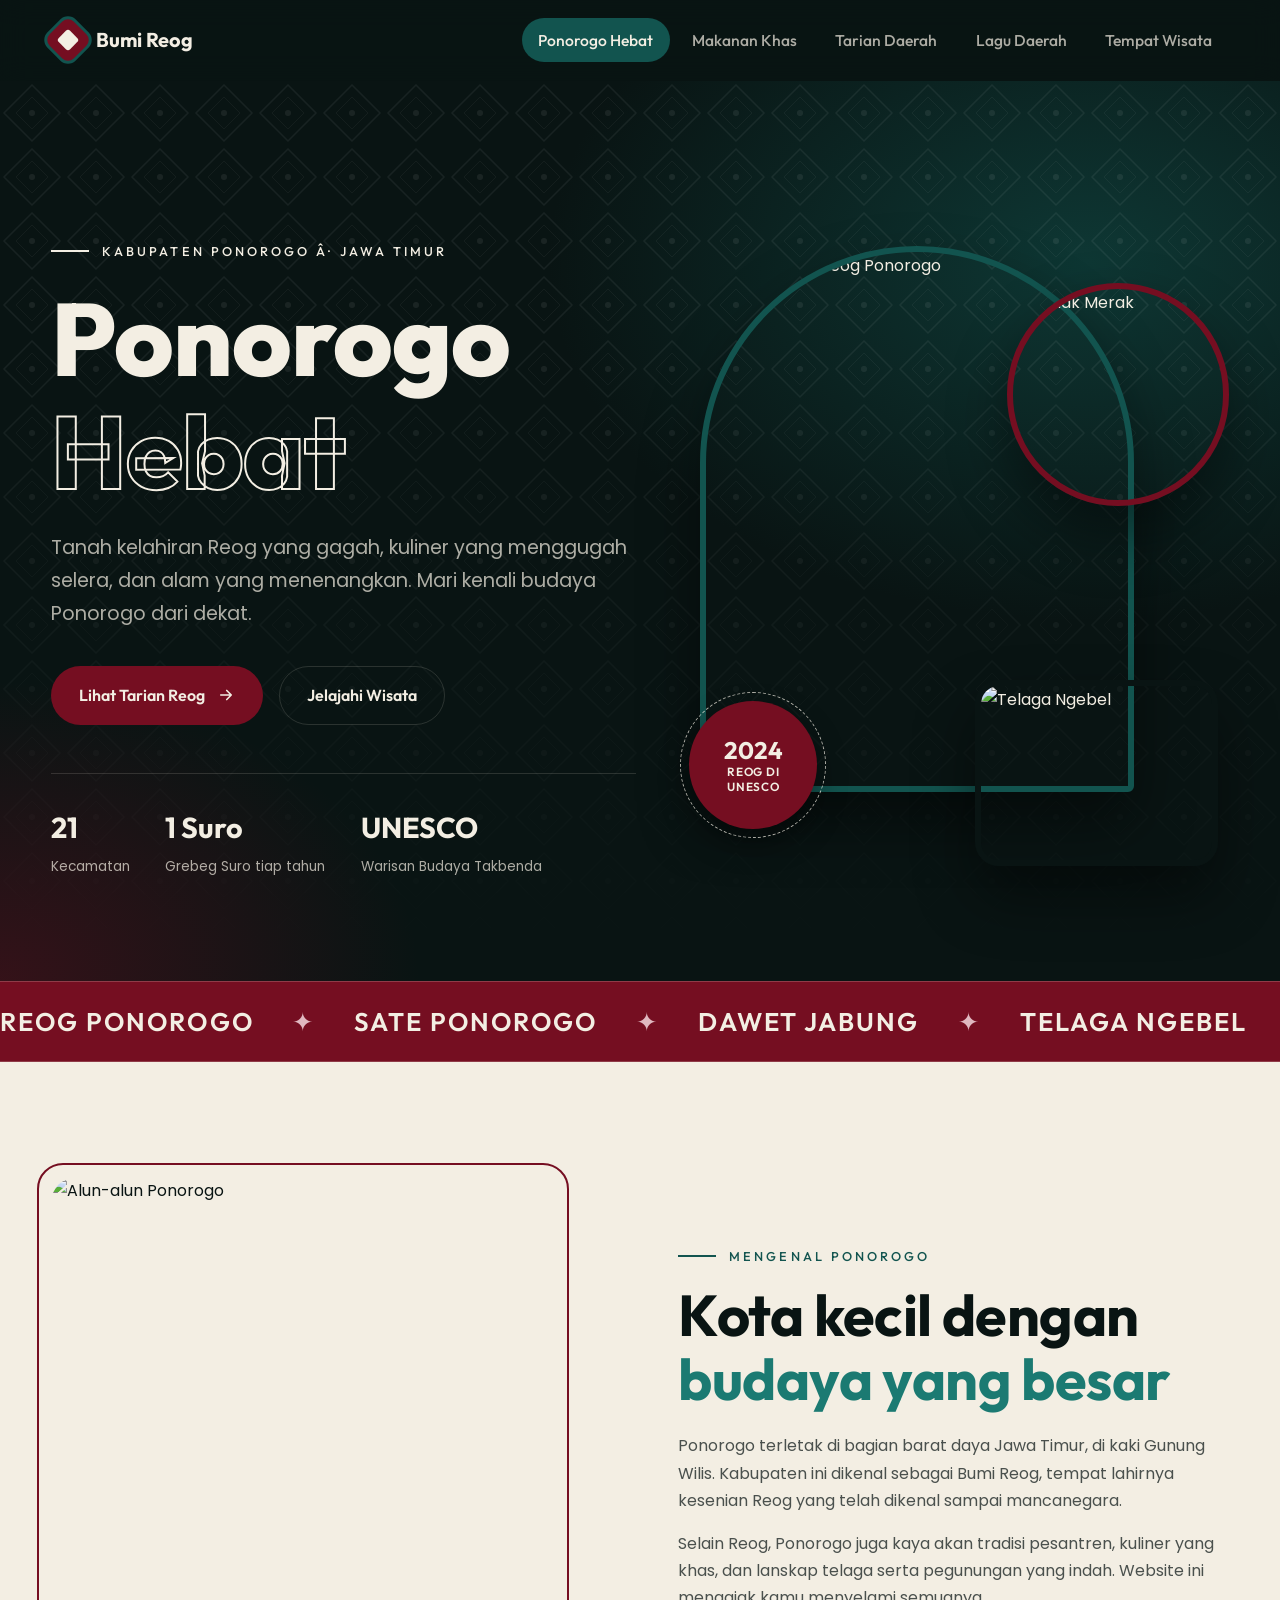
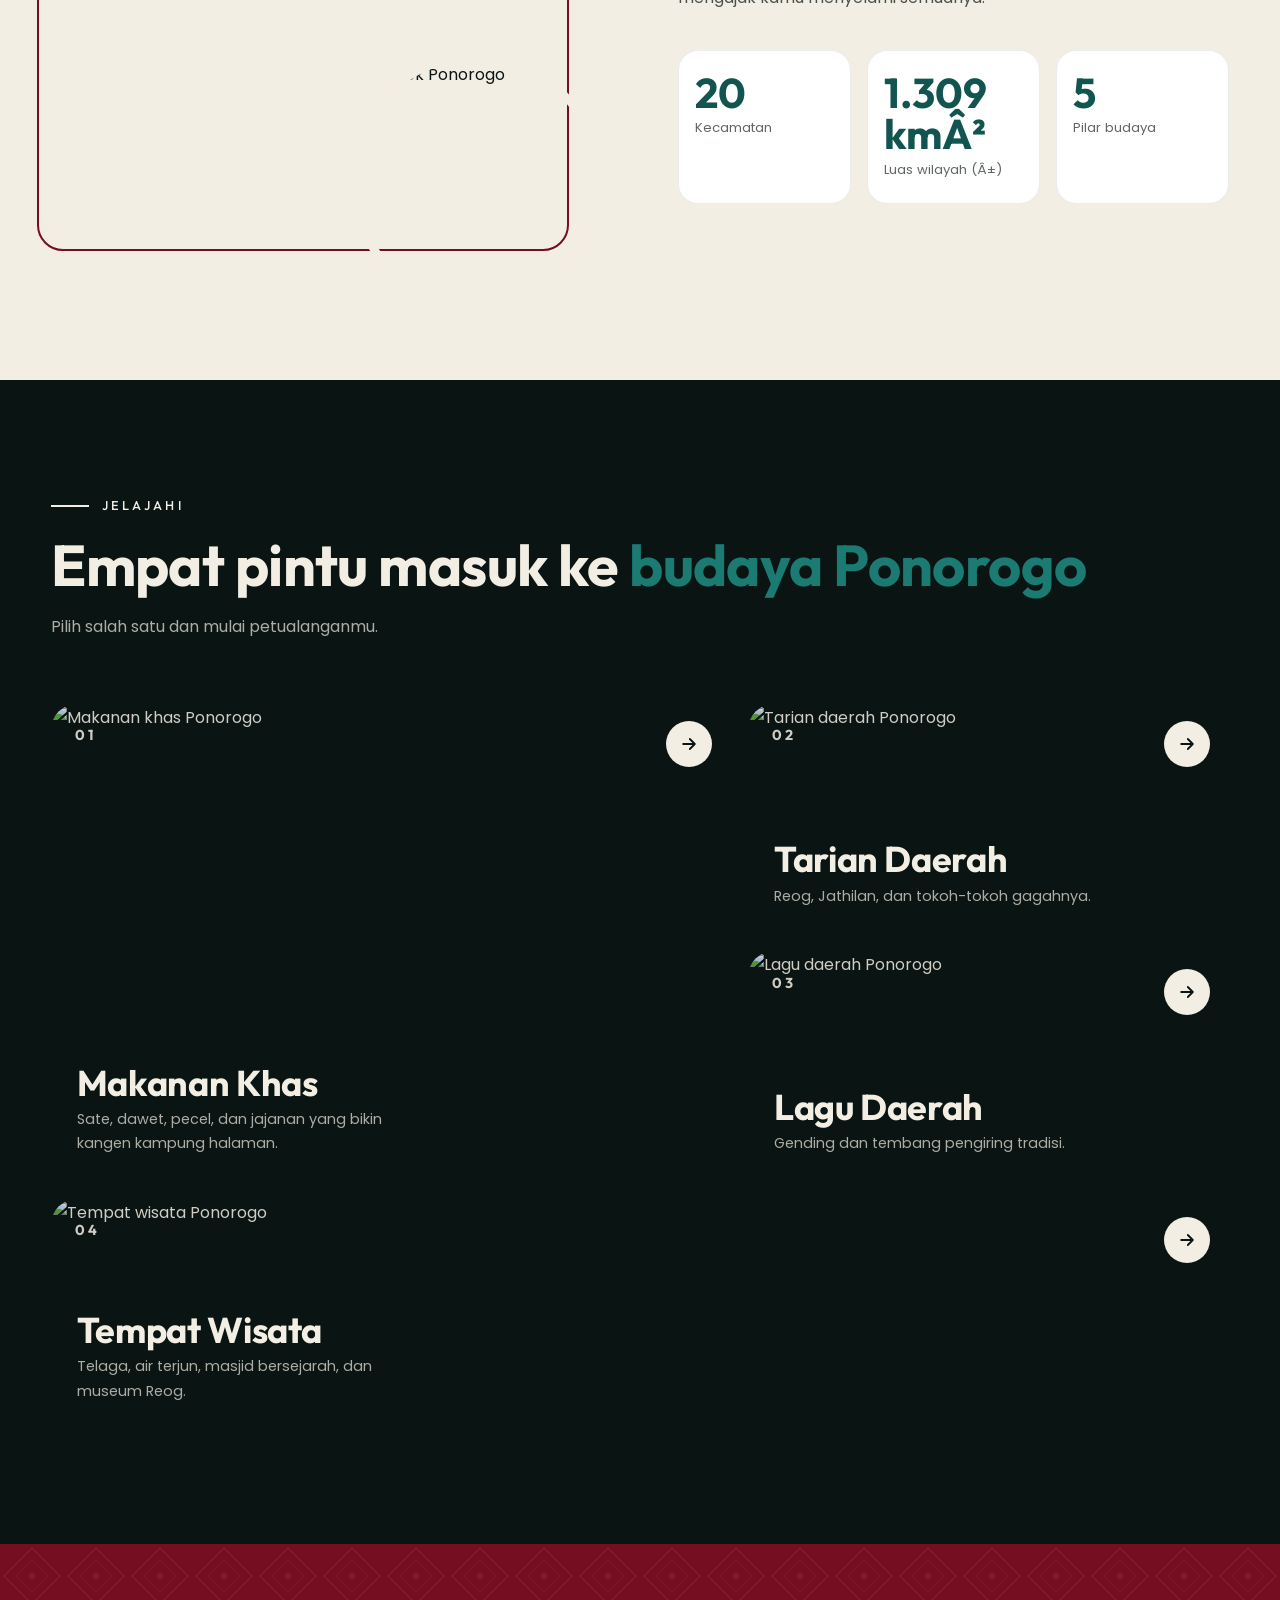
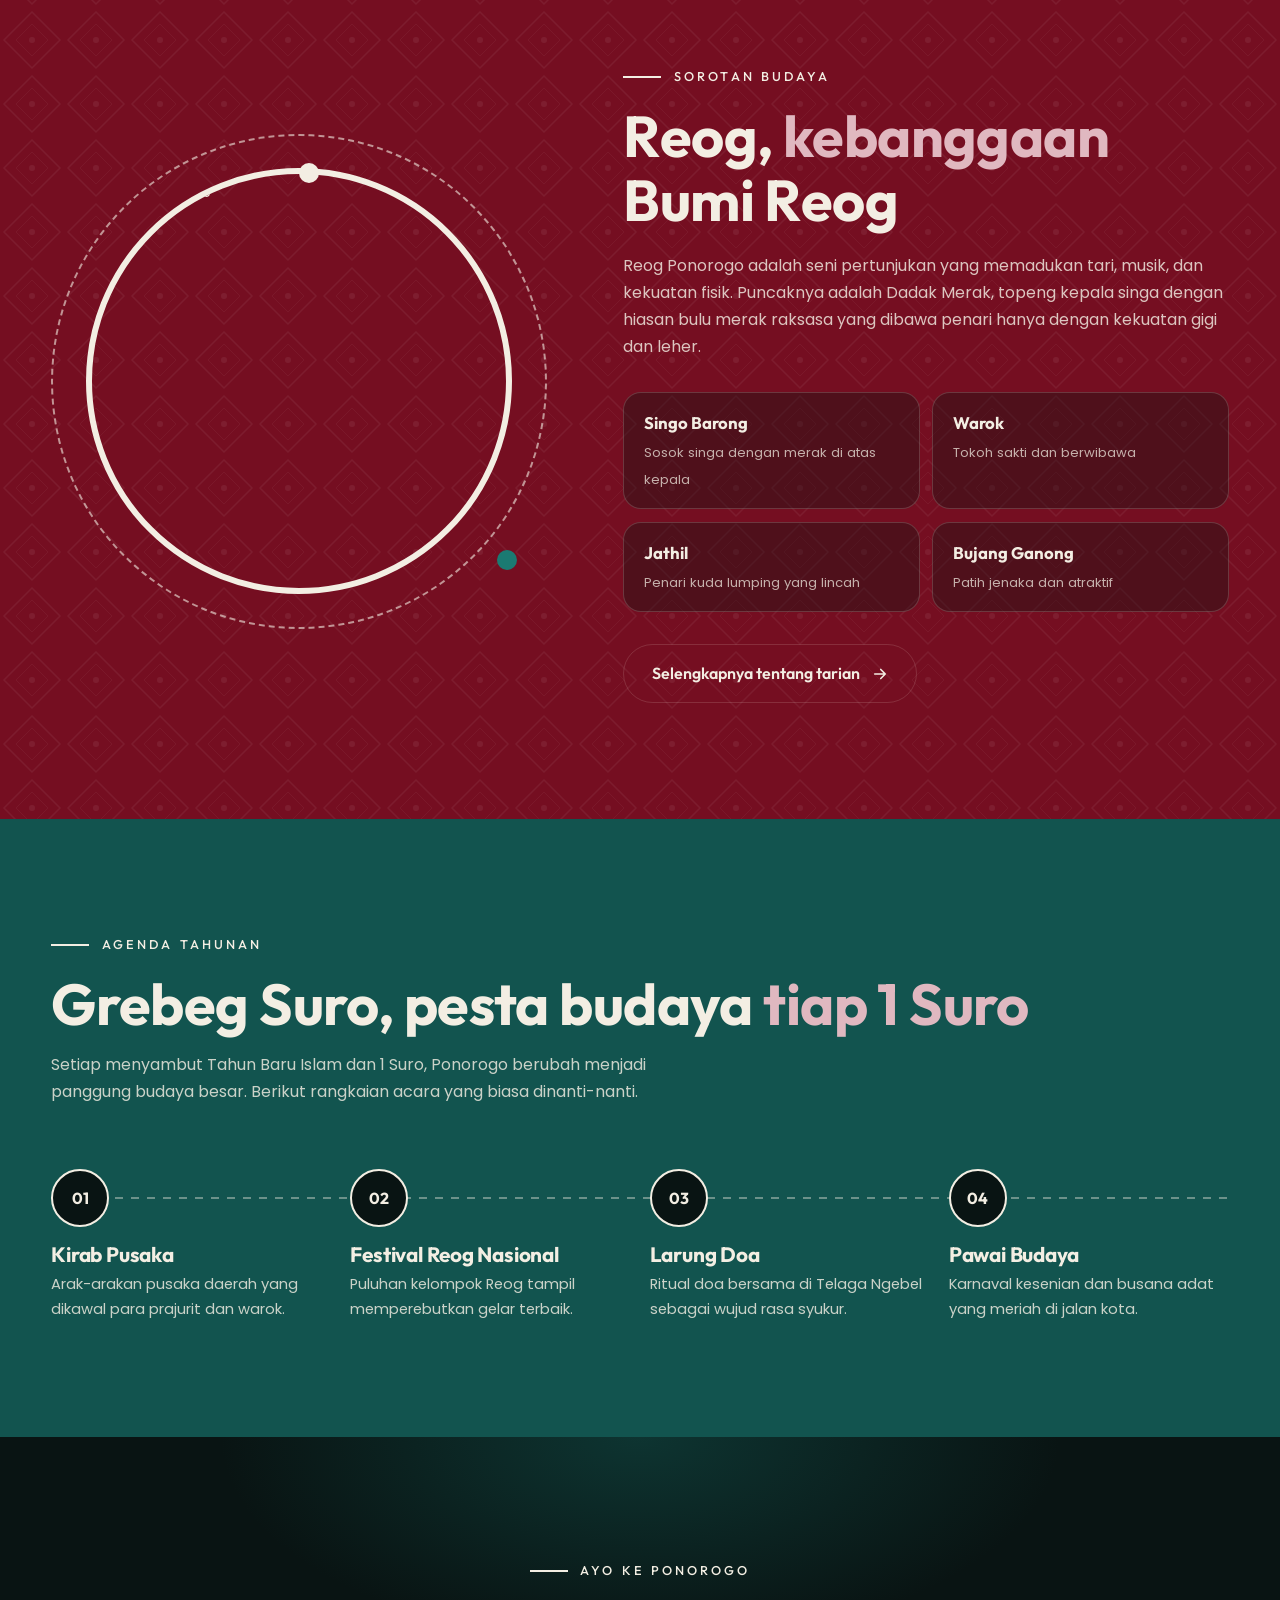
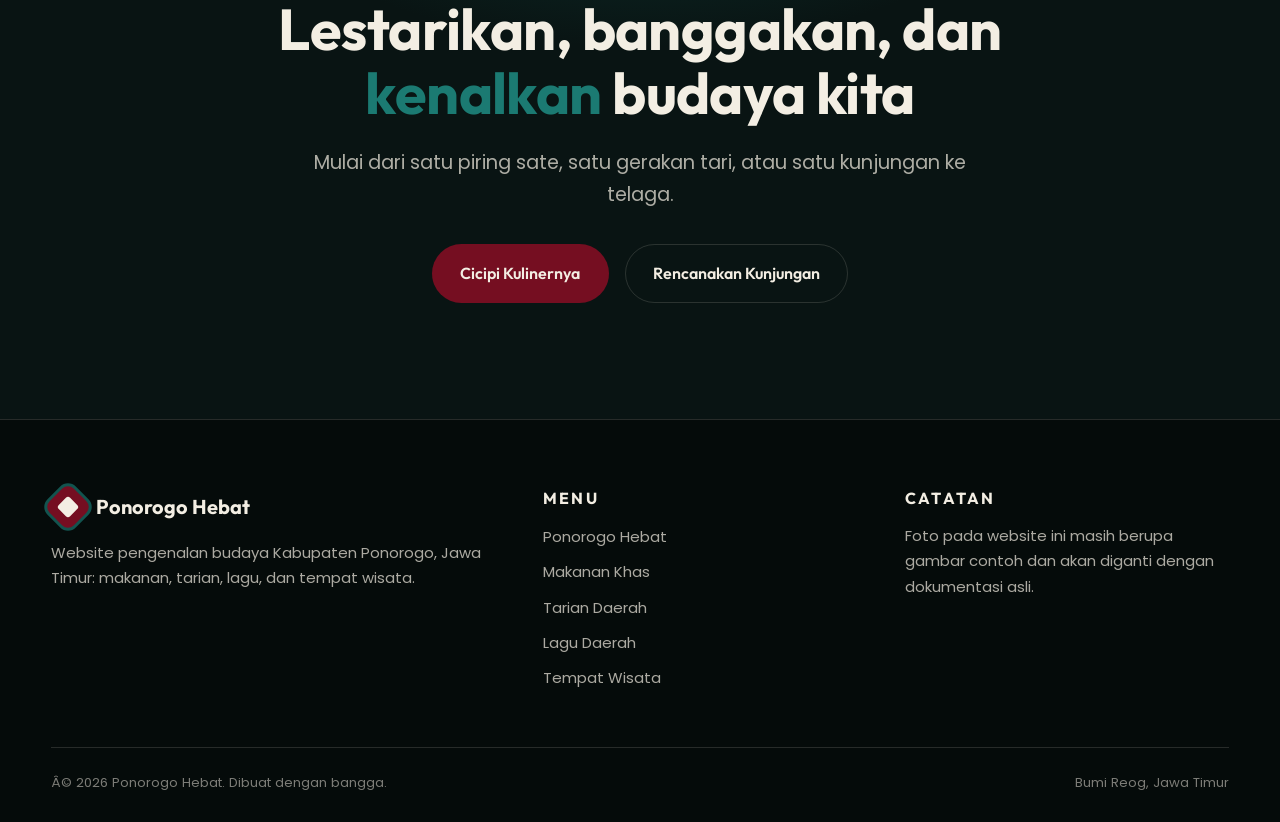
==== commit aa7656e3: "menambahkan foto dadak merak dan telaga ngebel" ====
--- a/index.html
+++ b/index.html
@@ -54,8 +54,8 @@
     <div class="collage reveal d2">
       <!-- GANTI FOTO: ganti src dengan foto asli (mis. assets/img/reog-1.jpg) -->
       <div class="c c1 float"><img src="https://seringjalan.com/wp-content/uploads/2020/04/Reog-Ponorogo-1200x771.jpg" alt="Pertunjukan Reog Ponorogo"></div>
-      <div class="c c2"><img src="https://placehold.co/400x400/750E21/F3EEE3?text=Dadak+Merak" alt="Dadak Merak"></div>
-      <div class="c c3"><img src="https://placehold.co/460x260/1B7A72/F3EEE3?text=Telaga+Ngebel" alt="Telaga Ngebel"></div>
+      <div class="c c2"><img src="https://tse2.mm.bing.net/th/id/OIP.ZnPn01vL8TM5Kd757beyQgHaEL?r=0&rs=1&pid=ImgDetMain&o=7&rm=3" alt="Dadak Merak"></div>
+      <div class="c c3"><img src="https://cdn-1.timesmedia.co.id/images/2024/04/17/Wisata-Telaga-Ngebel-Ponorogo.jpg" alt="Telaga Ngebel"></div>
       <div class="badge"><div><b>2024</b>Reog di UNESCO</div></div>
     </div>
   </div>
@@ -132,7 +132,7 @@
 <section class="maroon">
   <div class="container split">
     <div class="ring-img reveal">
-      <div class="in-img"><img src="https://placehold.co/700x700/091413/F3EEE3?text=Singo+Barong" alt="Singo Barong"></div>
+      <div class="in-img"><img src="https://i.pinimg.com/236x/69/8c/2b/698c2b92e5926b2fd59346141075d63b--tarian-paradise-island.jpg" alt="Singo Barong"></div>
       <span class="dot a"></span><span class="dot b"></span>
     </div>
     <div>
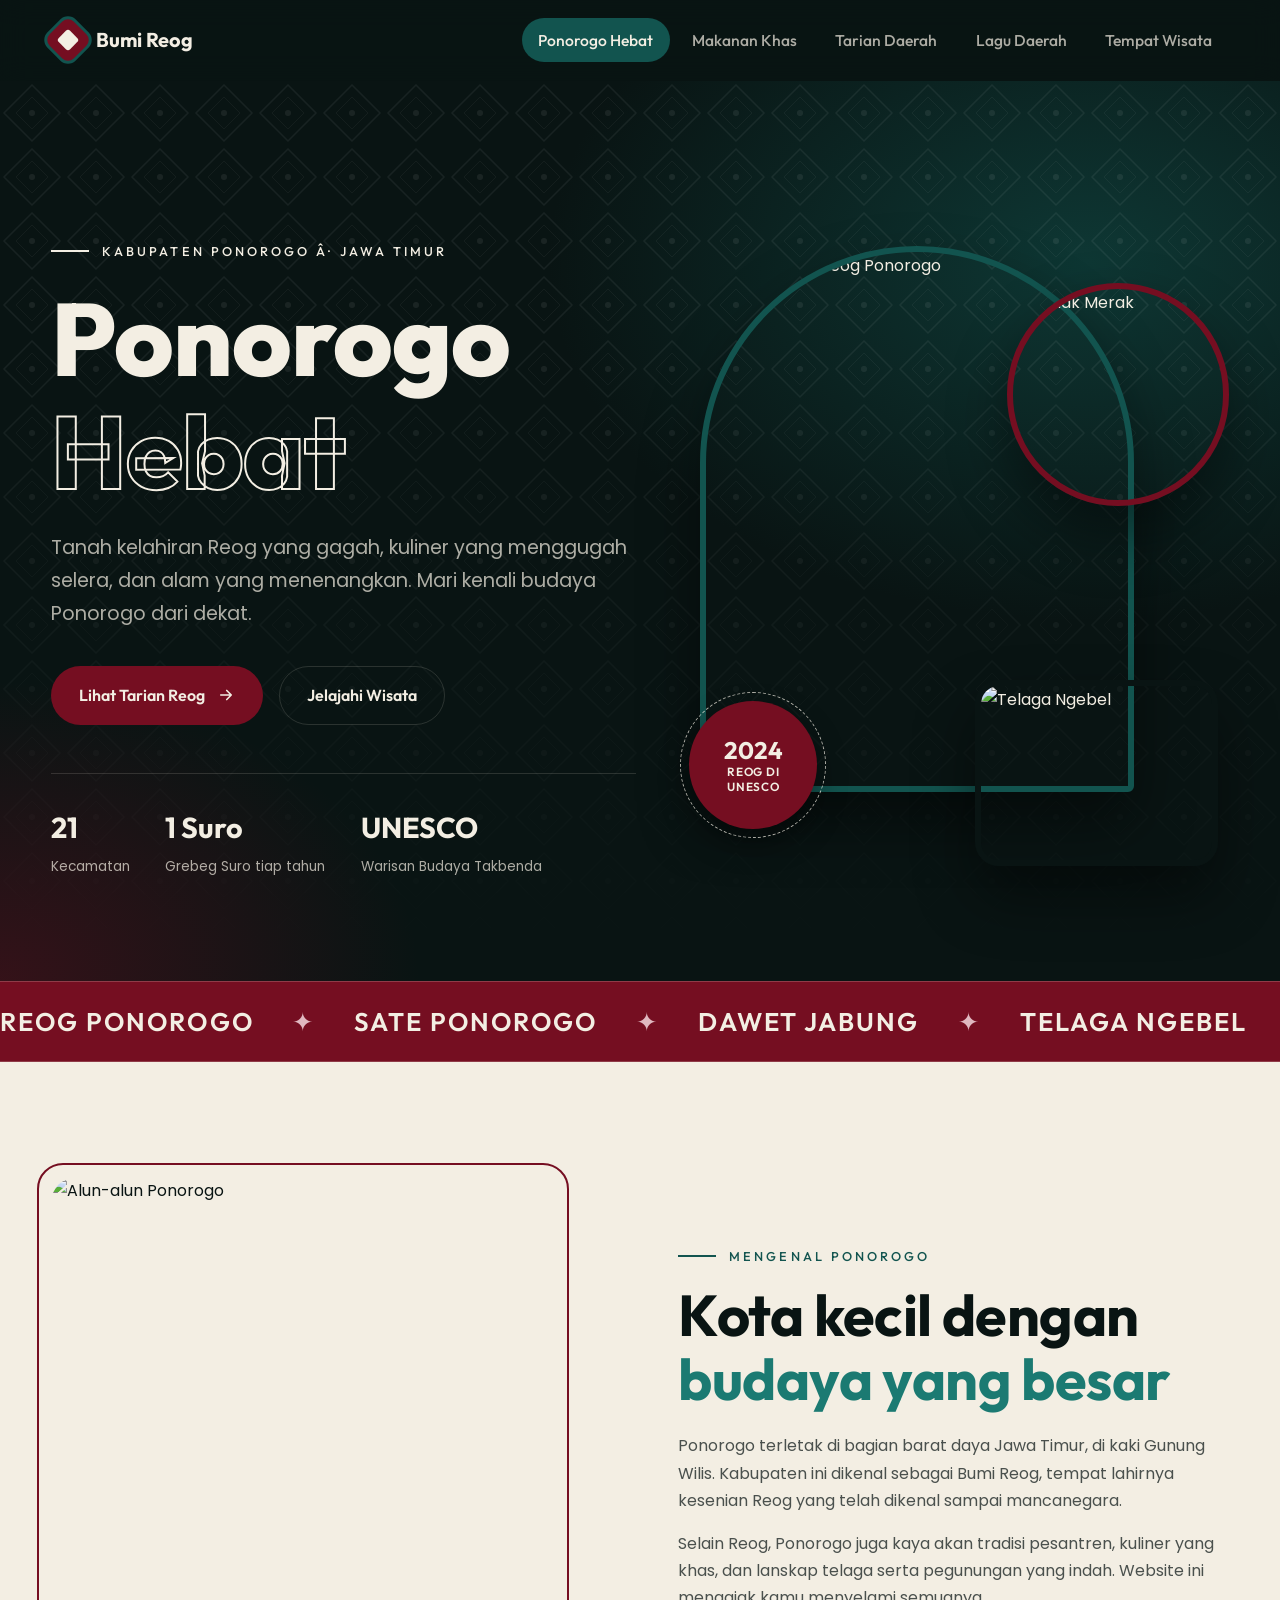
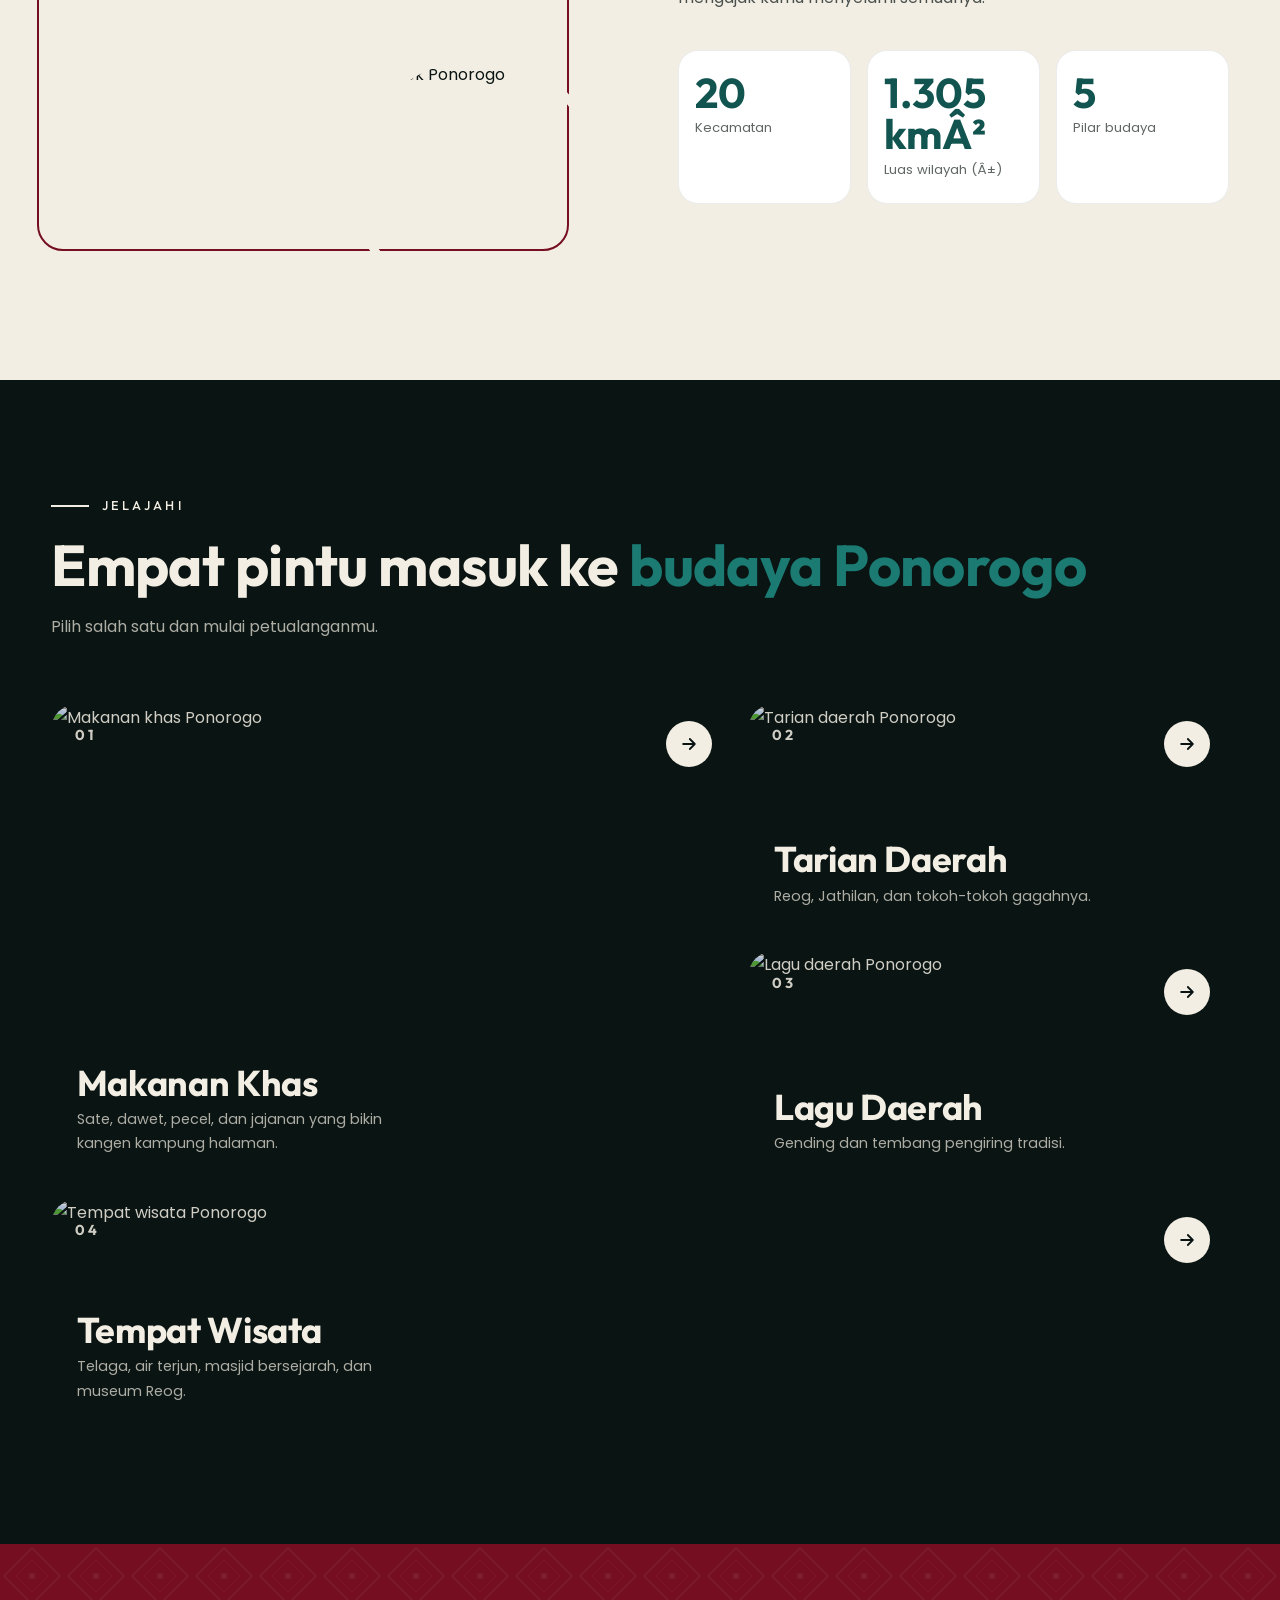
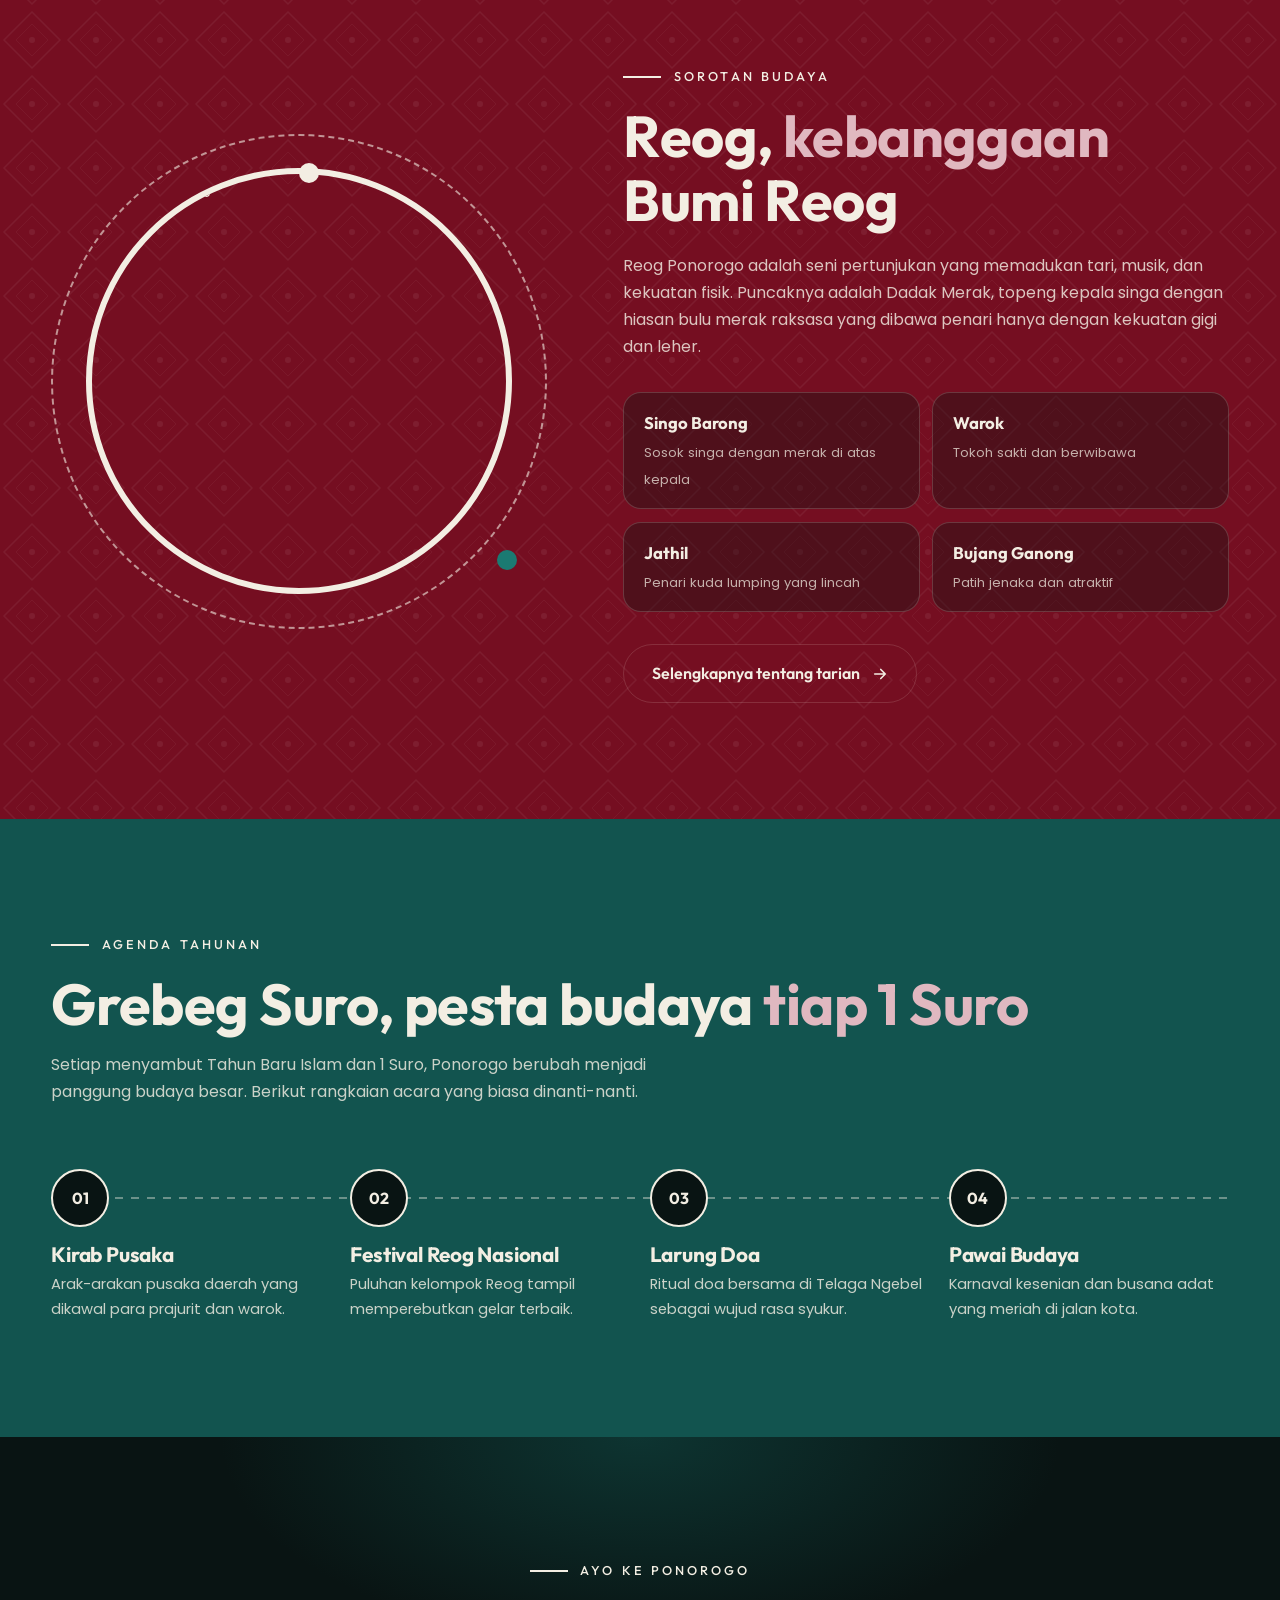
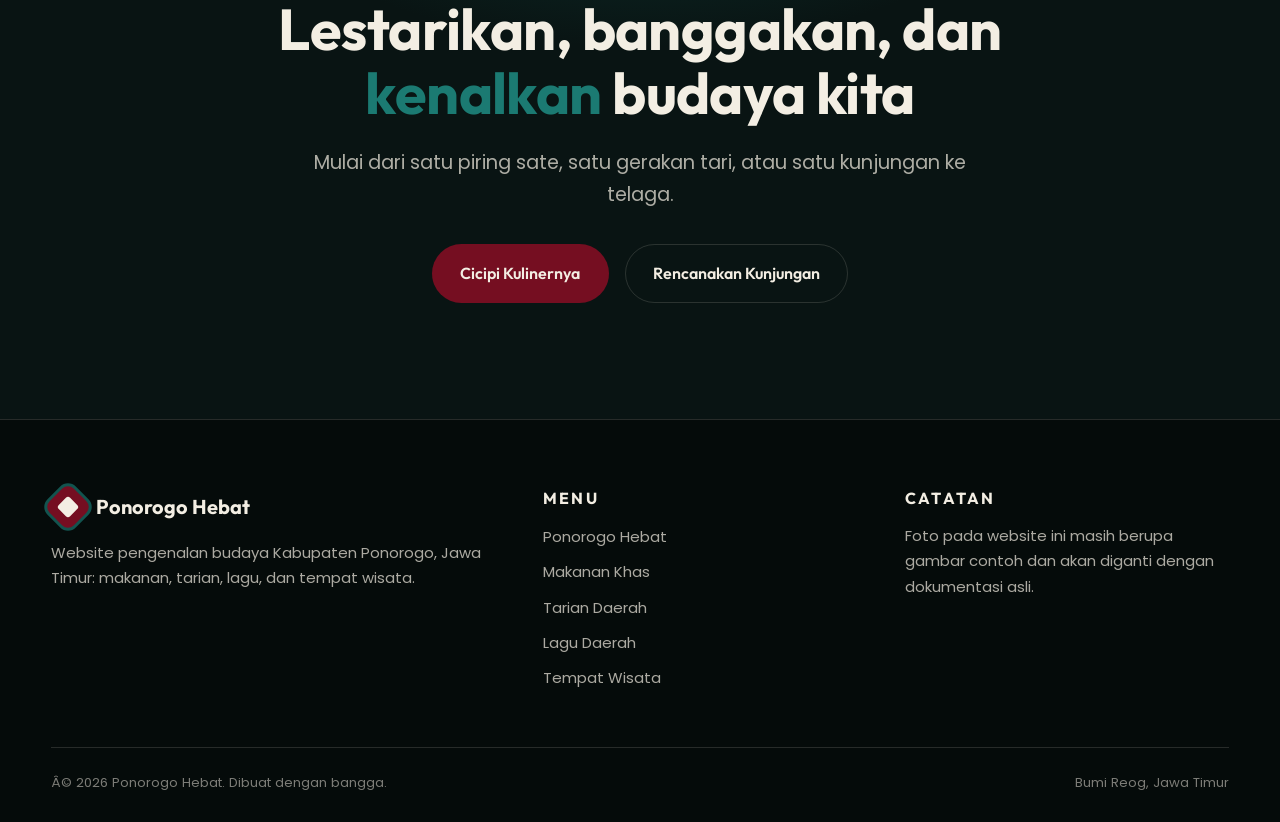
==== commit c4c3705a: "menambahkan foto alun-alun" ====
--- a/index.html
+++ b/index.html
@@ -73,7 +73,7 @@
 <section class="light">
   <div class="container intro-grid">
     <div class="intro-img reveal">
-      <div class="img-main"><img src="https://placehold.co/640x800/12544F/F3EEE3?text=Alun-Alun+Ponorogo" alt="Alun-alun Ponorogo"></div>
+      <div class="img-main"><img src="https://salsawisata.com/wp-content/uploads/2023/06/alun-alun-ponorogo-jawa-timur.jpg" alt="Alun-alun Ponorogo"></div>
       <div class="img-sub"><img src="https://placehold.co/400x400/750E21/F3EEE3?text=Warok" alt="Warok Ponorogo"></div>
     </div>
     <div class="intro-text">
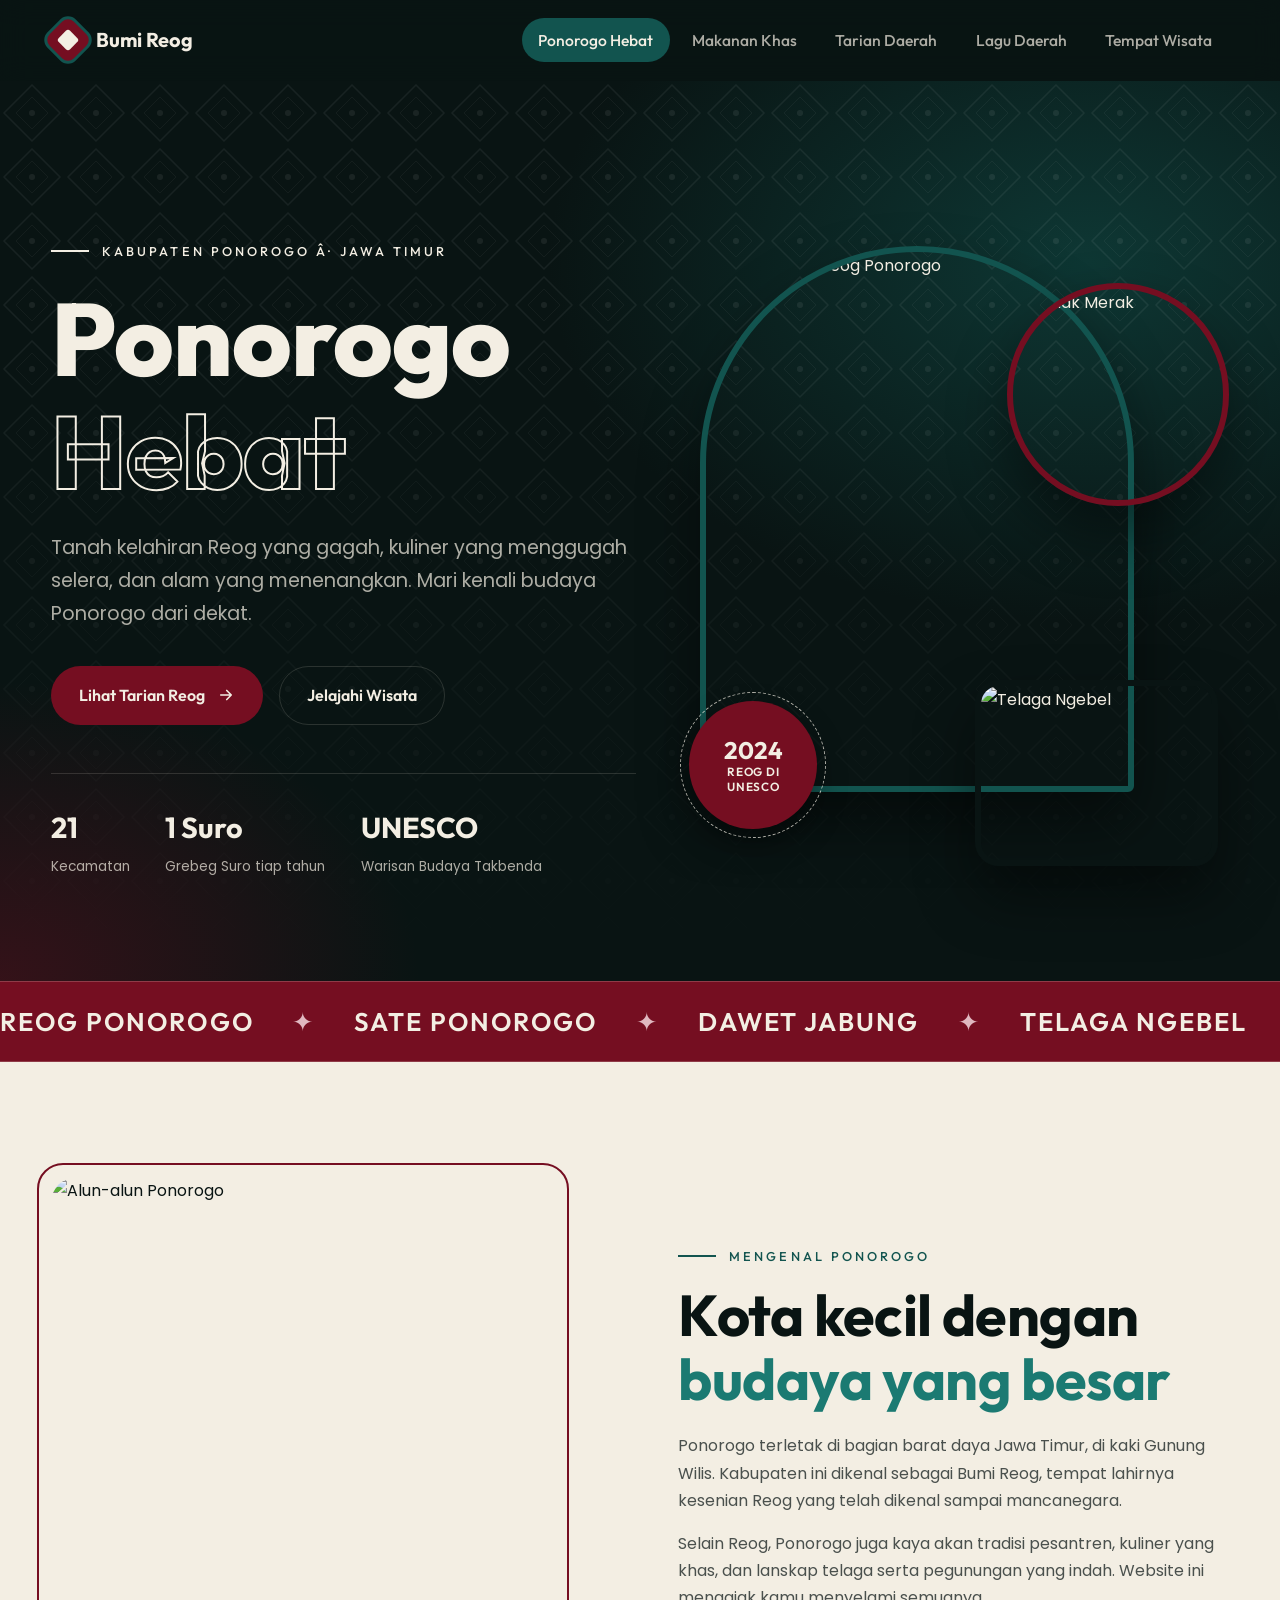
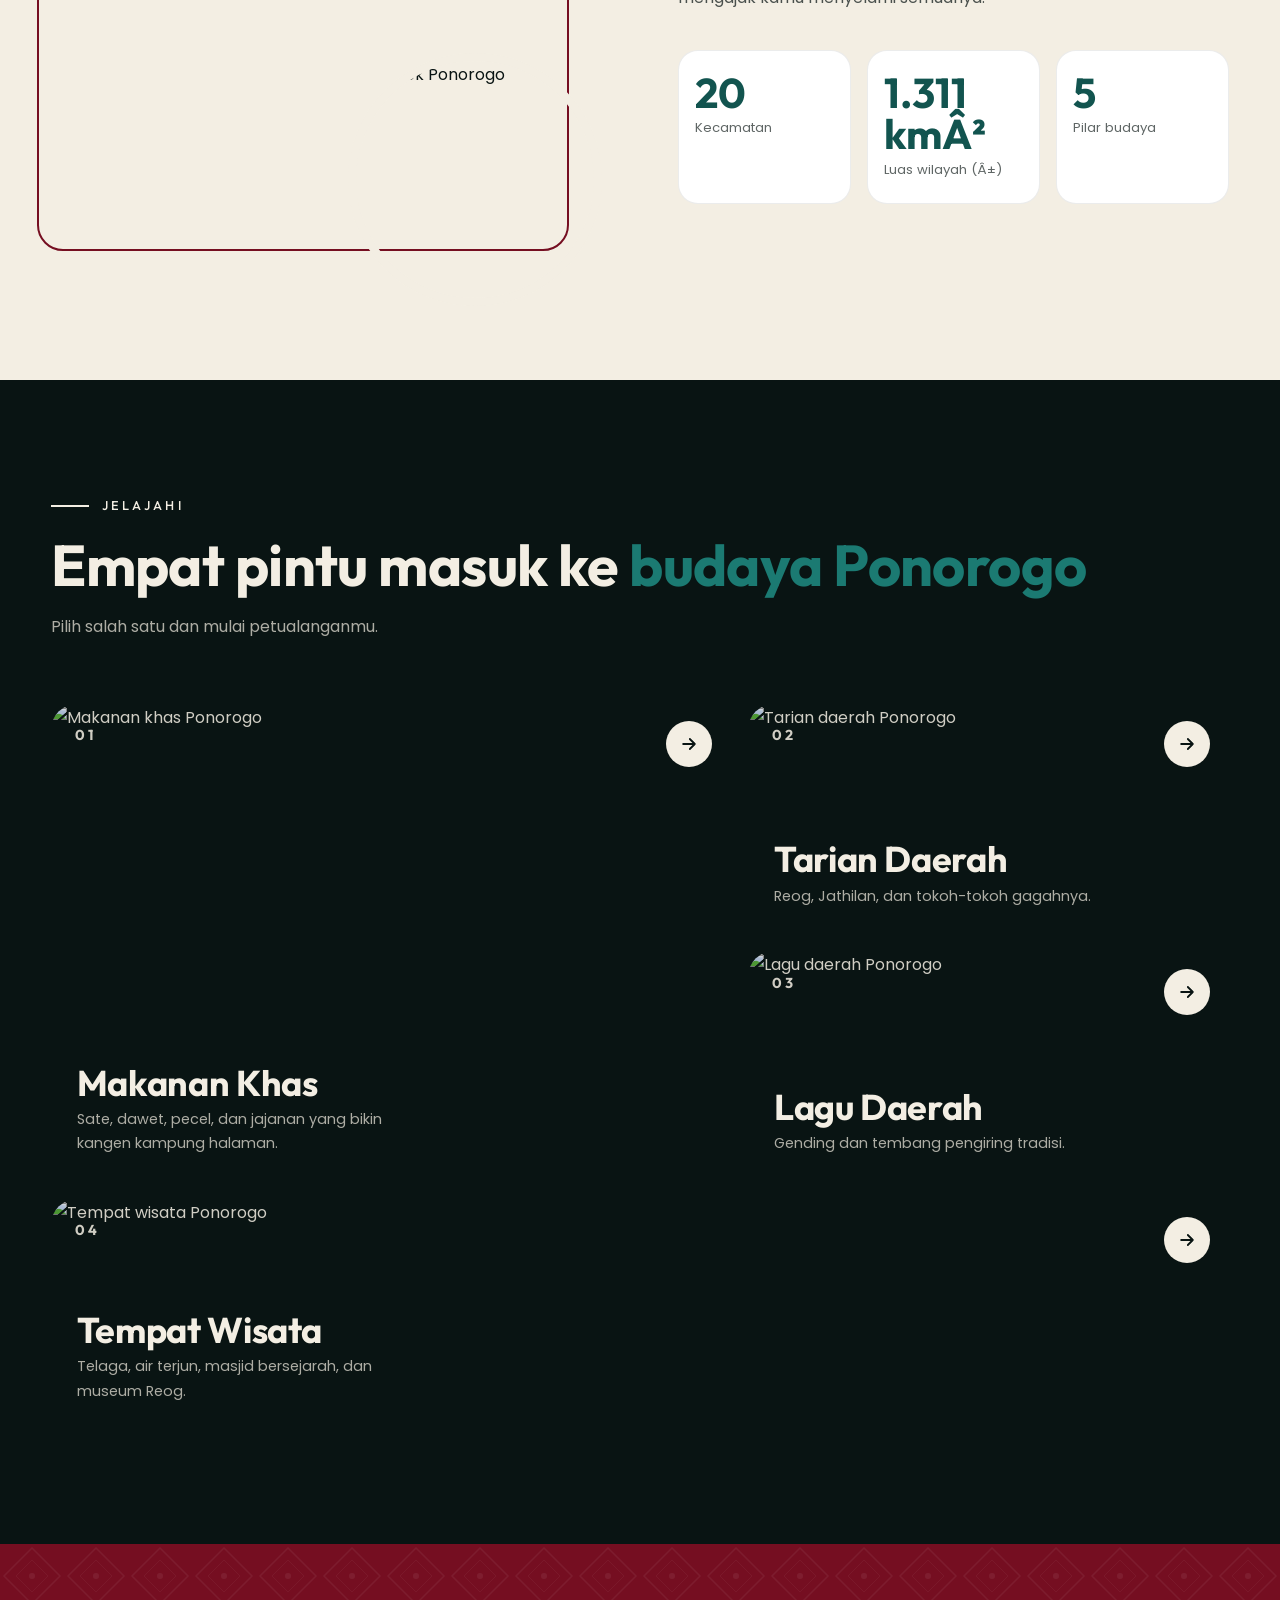
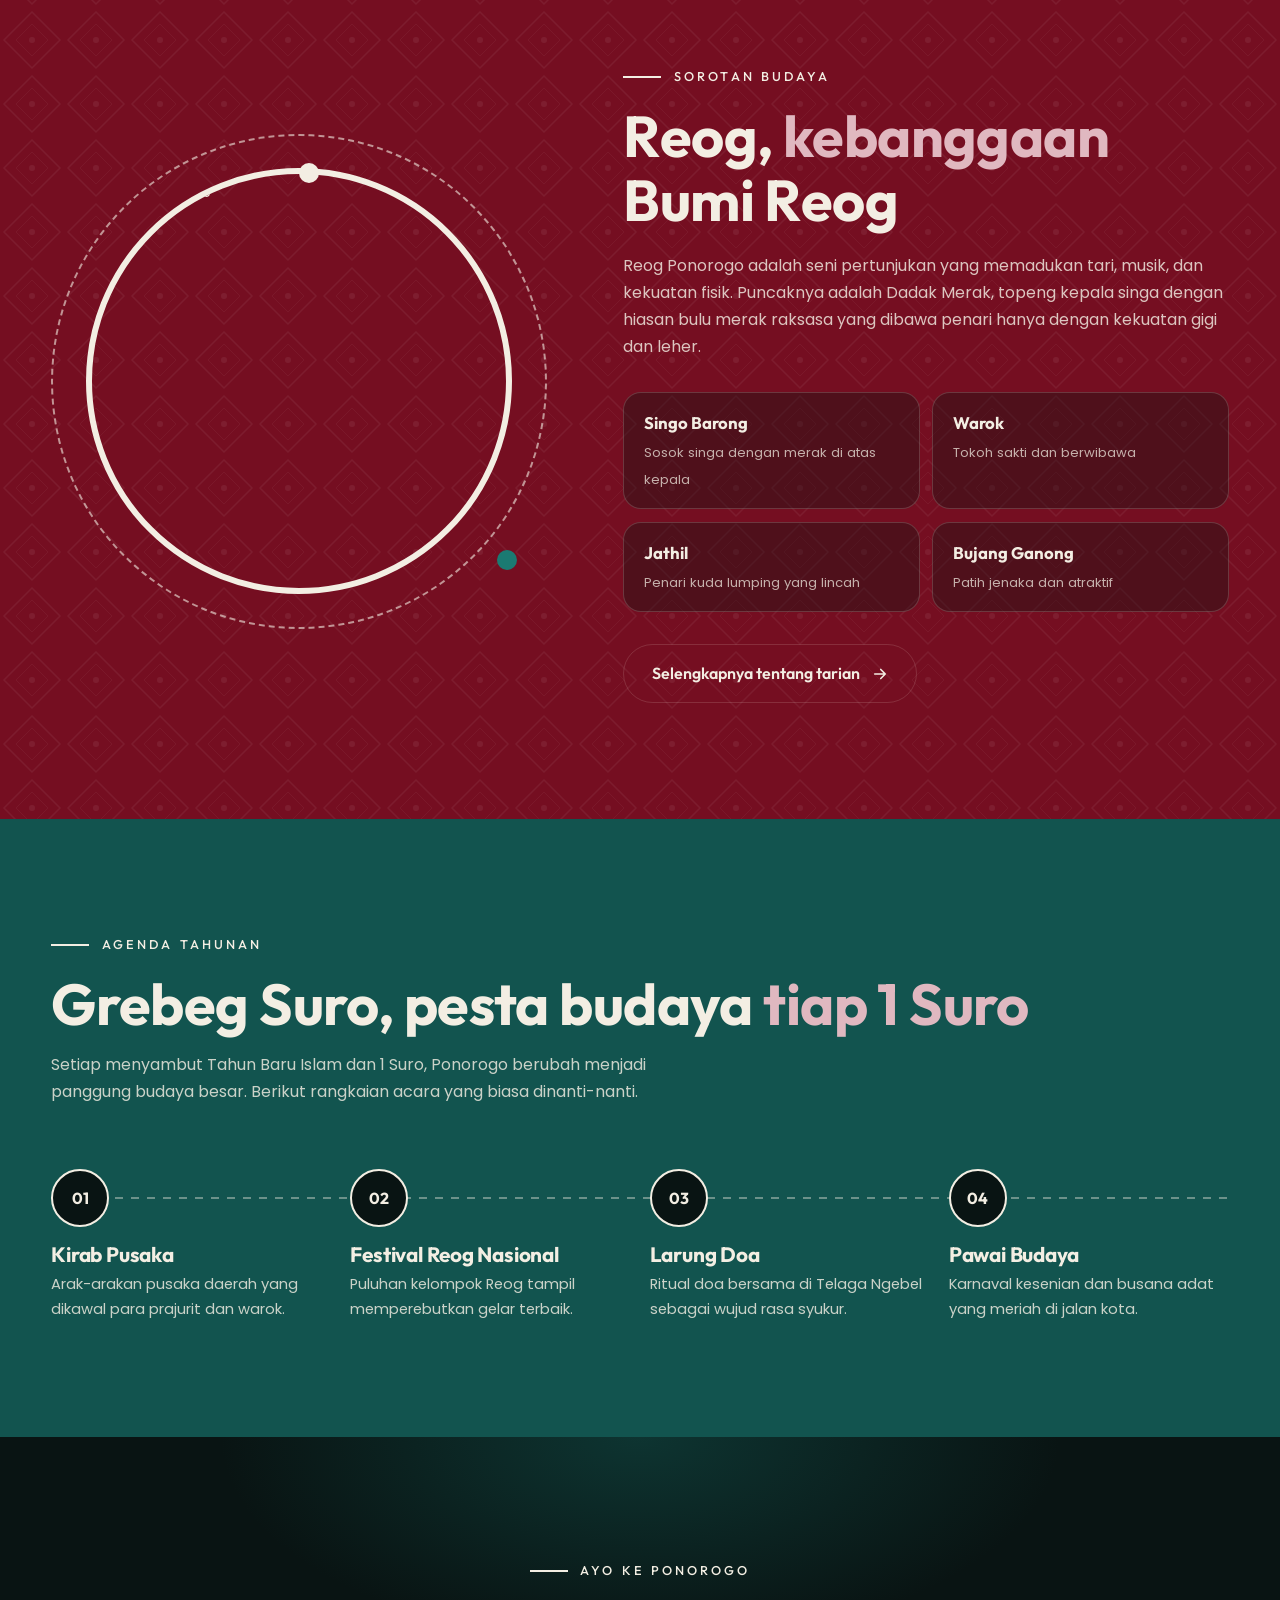
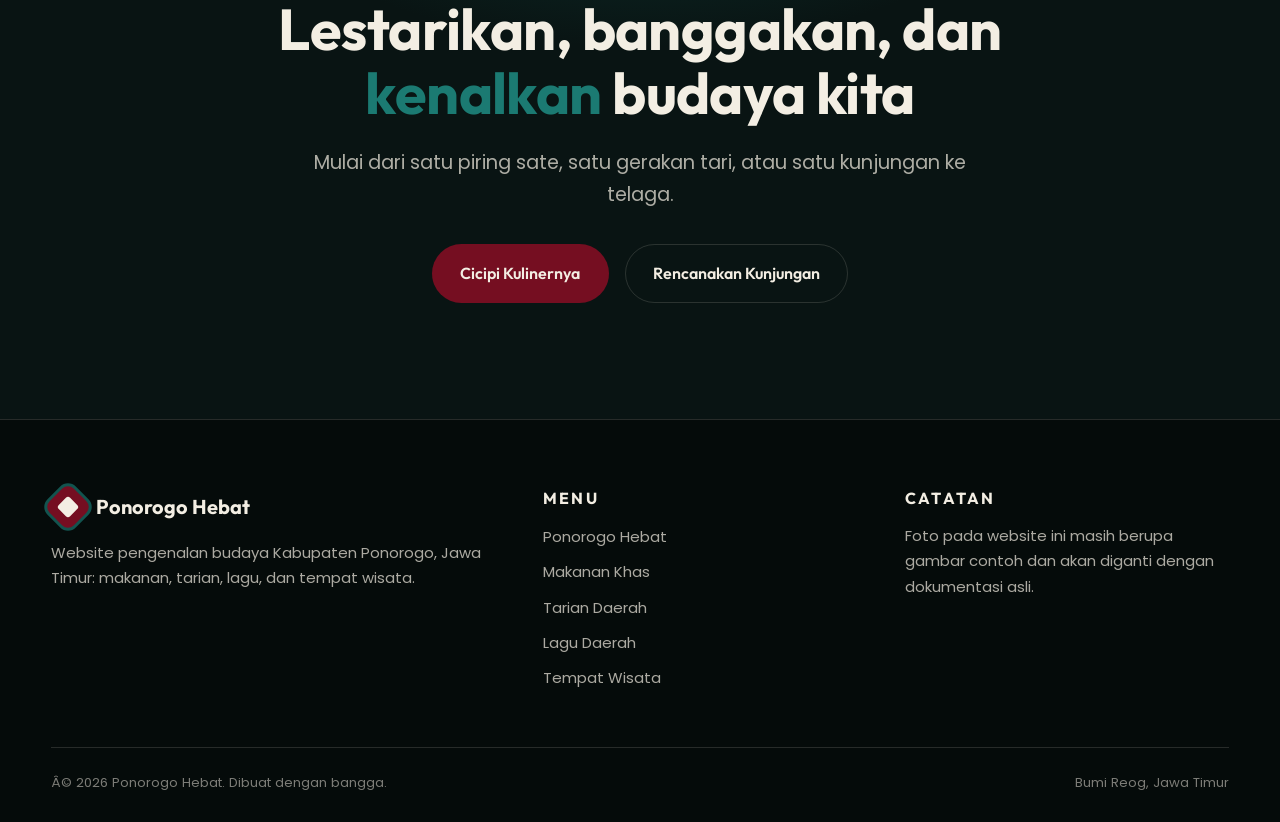
==== commit 19783e06: "menambahkan pecel ponorogo" ====
--- a/index.html
+++ b/index.html
@@ -101,7 +101,7 @@
 
     <div class="bento">
       <a href="makanan_khas.html" class="tile t1 reveal">
-        <img src="https://persmahasiswaiiq.com/wp-content/uploads/2021/09/l-cover41d0e299ca1abeb2094852da042165c720191214131935-bimacms-1024x537.jpg" alt="Makanan khas Ponorogo">
+        <img src="https://thumbs.dreamstime.com/b/sego-pecel-ponorogo-special-food-traditional-infonesia-mix-vagatable-peanut-sauce-260557236.jpg" alt="Makanan khas Ponorogo">
         <span class="no">01</span>
         <span class="go"><svg width="20" height="20" viewBox="0 0 24 24" fill="none" stroke="currentColor" stroke-width="2.2" stroke-linecap="round" stroke-linejoin="round"><path d="M5 12h14M13 6l6 6-6 6"/></svg></span>
         <div><h3>Makanan Khas</h3><p>Sate, dawet, pecel, dan jajanan yang bikin kangen kampung halaman.</p></div>
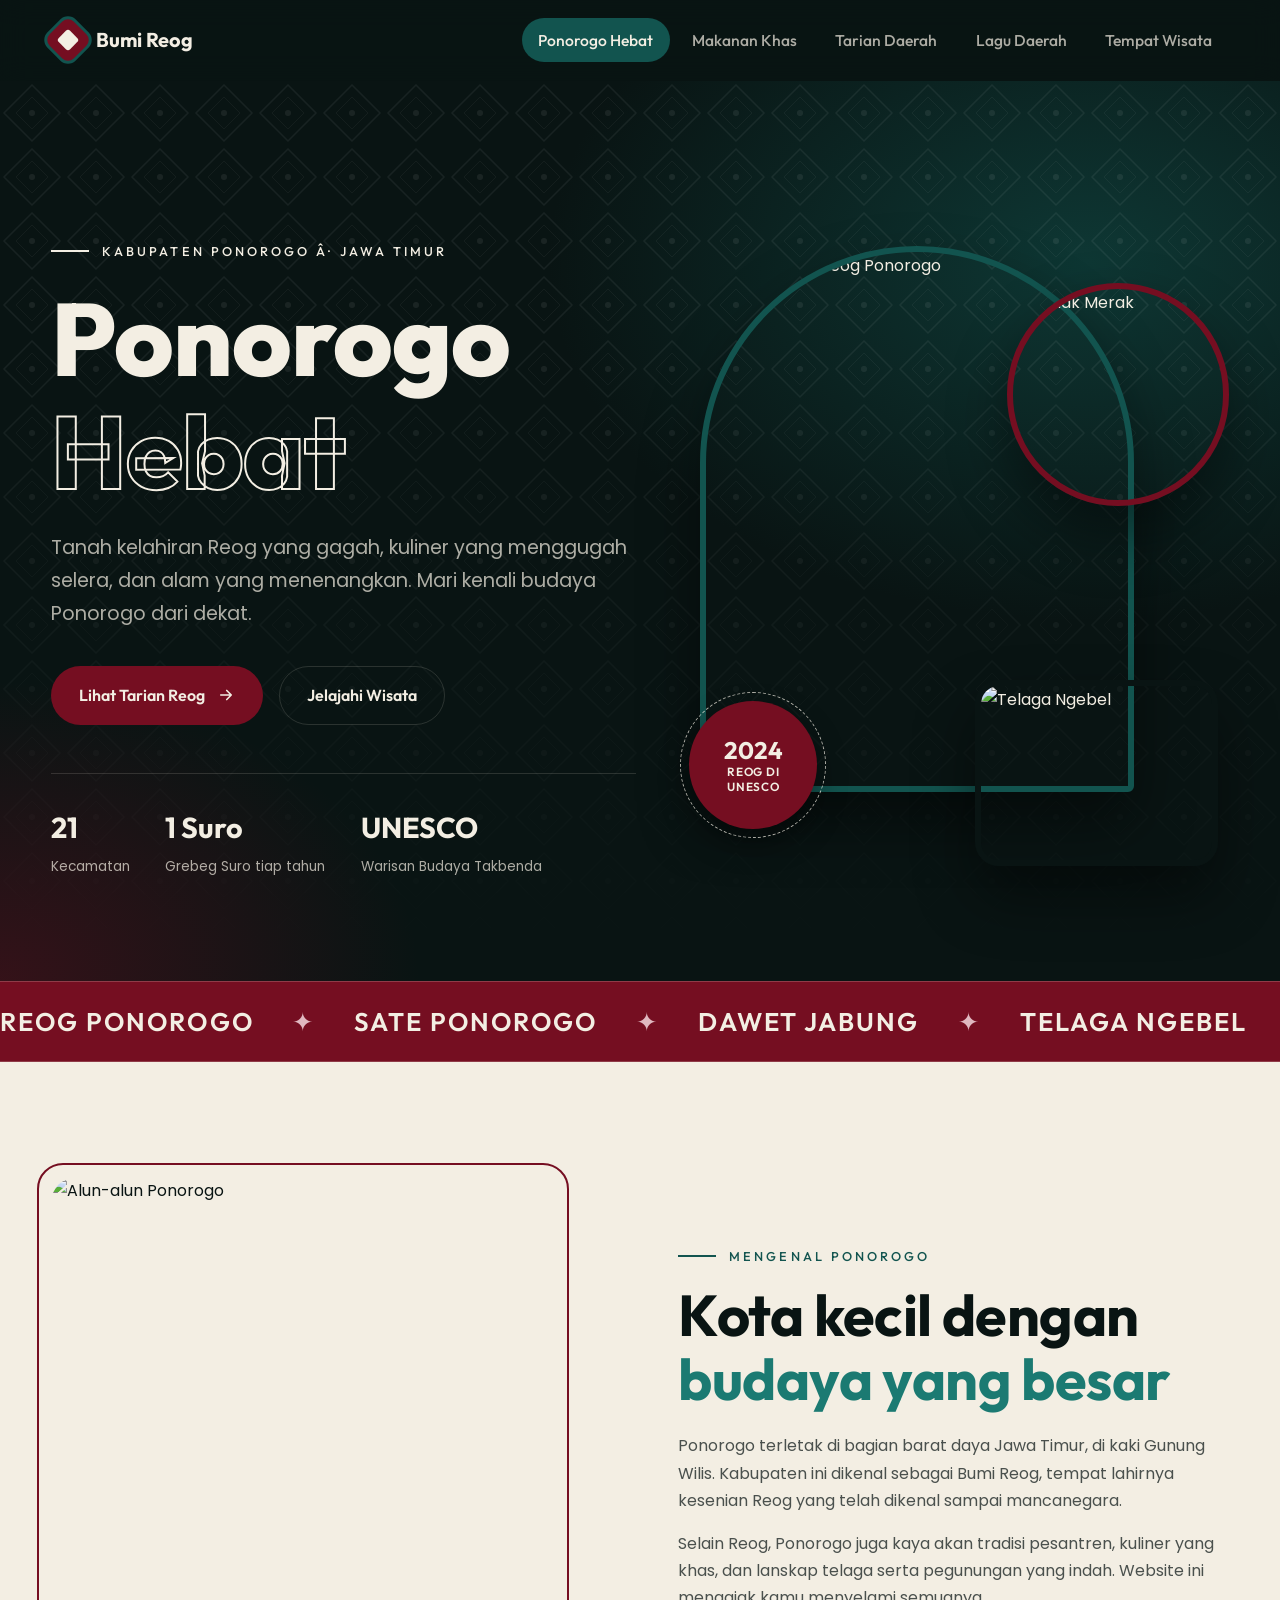
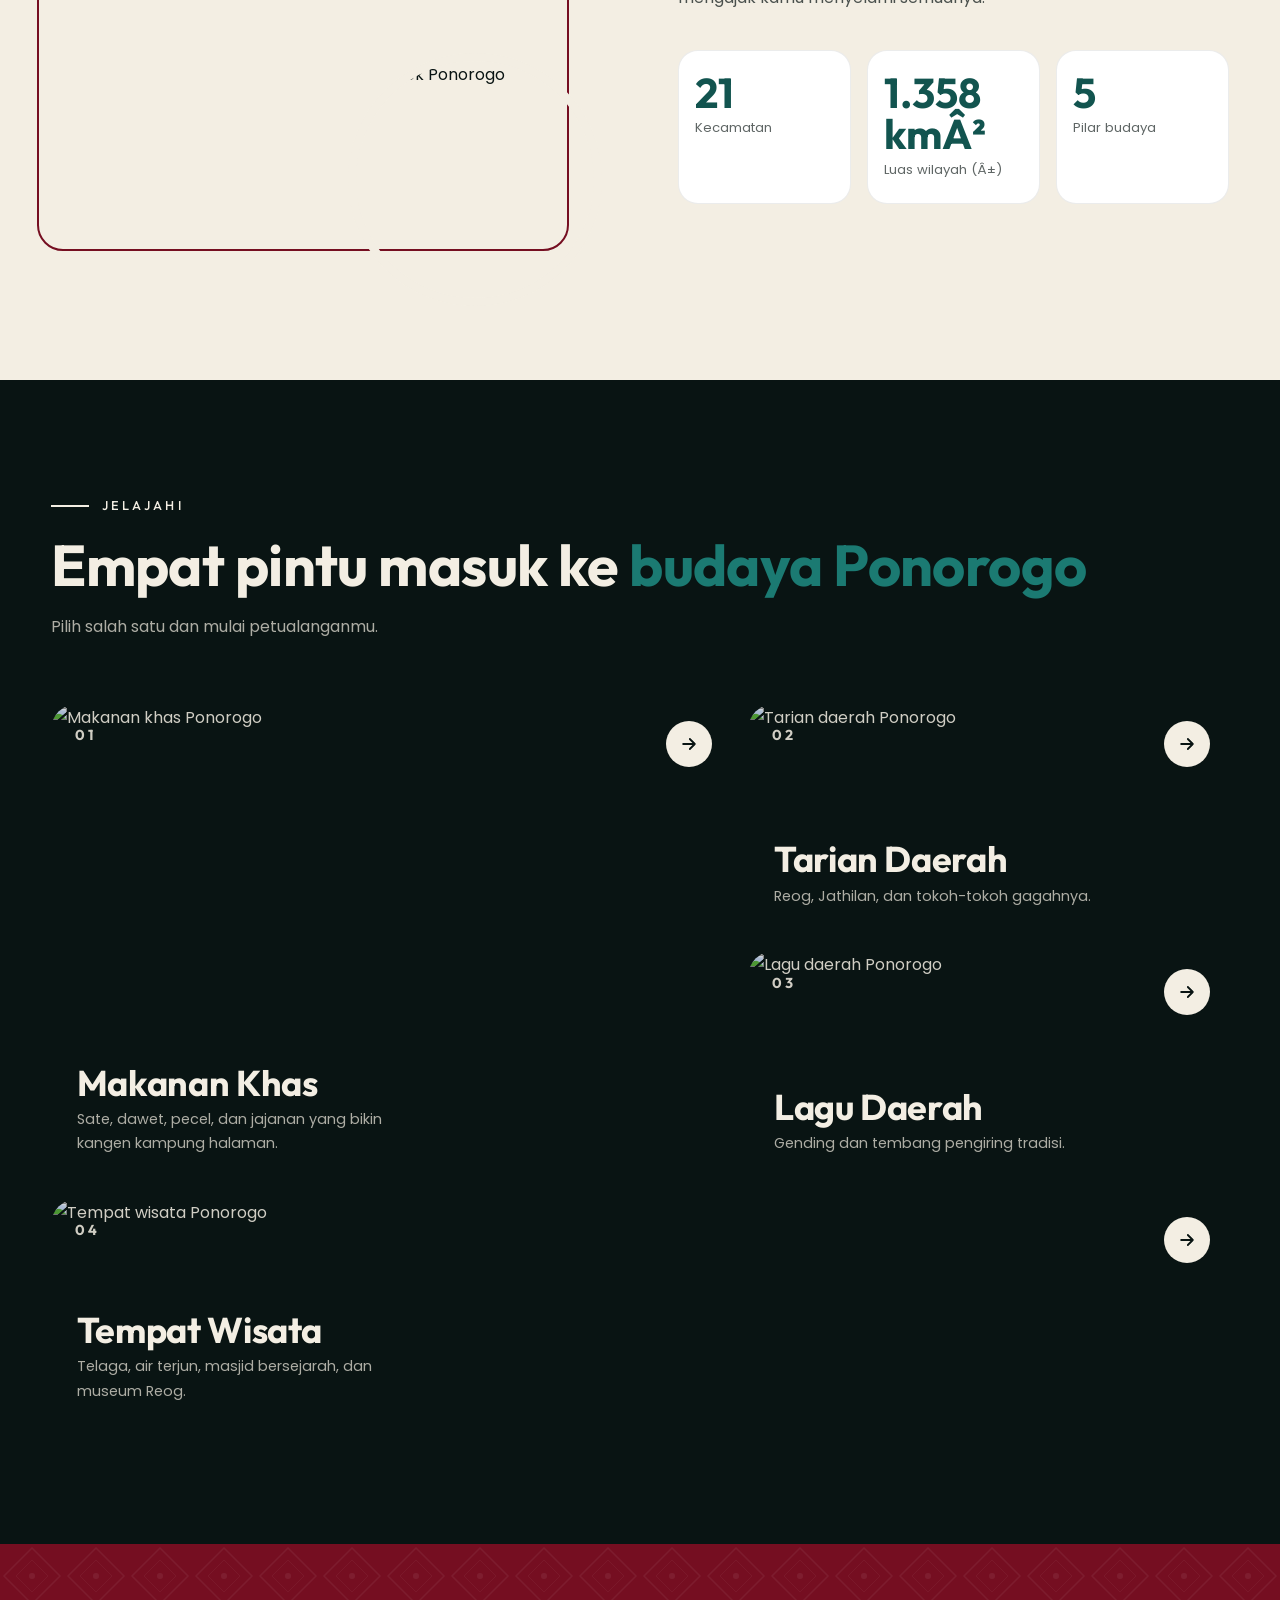
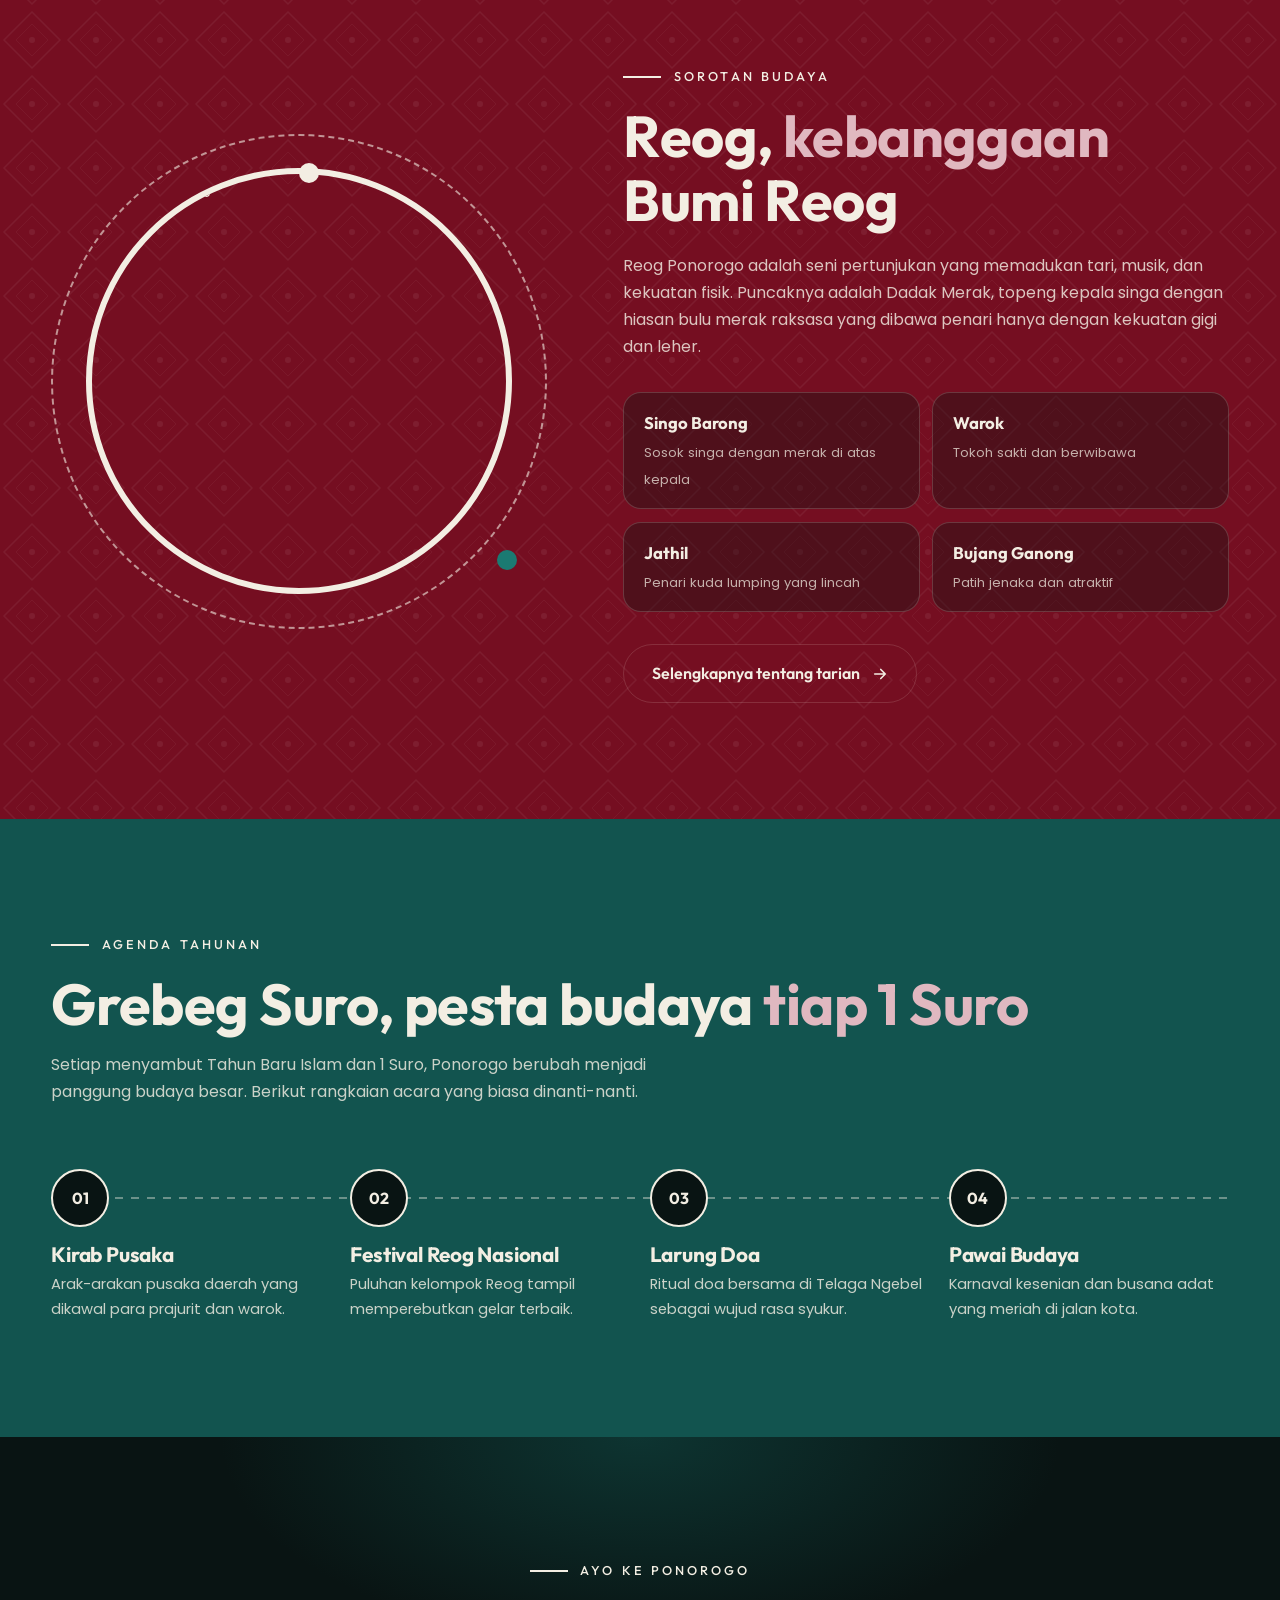
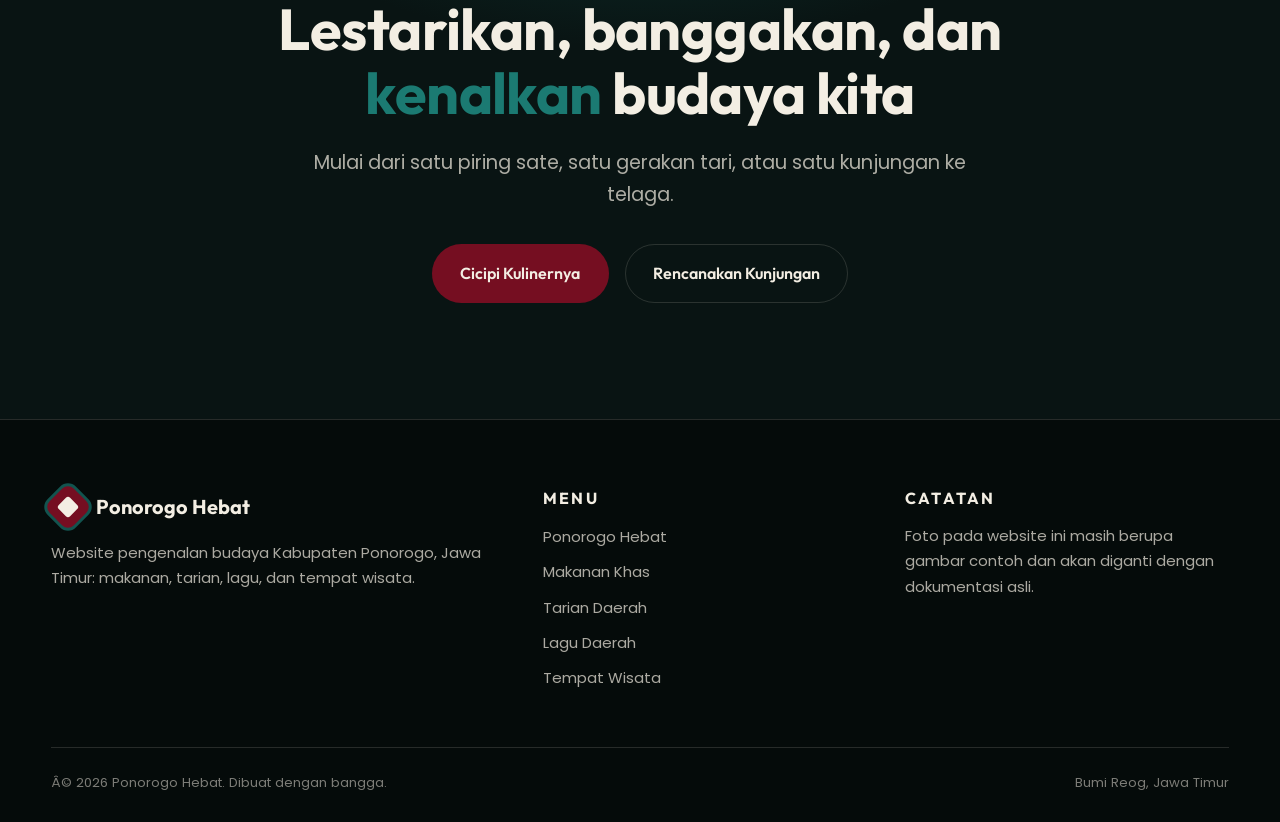
==== commit a90ddf3f: "menambahkan ponorogo" ====
--- a/index.html
+++ b/index.html
@@ -53,7 +53,7 @@
 
     <div class="collage reveal d2">
       <!-- GANTI FOTO: ganti src dengan foto asli (mis. assets/img/reog-1.jpg) -->
-      <div class="c c1 float"><img src="https://seringjalan.com/wp-content/uploads/2020/04/Reog-Ponorogo-1200x771.jpg" alt="Pertunjukan Reog Ponorogo"></div>
+      <div class="c c1 float"><img src="https://tse1.mm.bing.net/th/id/OIP.Mjc4W8hVsFg4OQGiDPf9QQHaD9?r=0&rs=1&pid=ImgDetMain&o=7&rm=3" alt="Pertunjukan Reog Ponorogo"></div>
       <div class="c c2"><img src="https://tse2.mm.bing.net/th/id/OIP.ZnPn01vL8TM5Kd757beyQgHaEL?r=0&rs=1&pid=ImgDetMain&o=7&rm=3" alt="Dadak Merak"></div>
       <div class="c c3"><img src="https://cdn-1.timesmedia.co.id/images/2024/04/17/Wisata-Telaga-Ngebel-Ponorogo.jpg" alt="Telaga Ngebel"></div>
       <div class="badge"><div><b>2024</b>Reog di UNESCO</div></div>
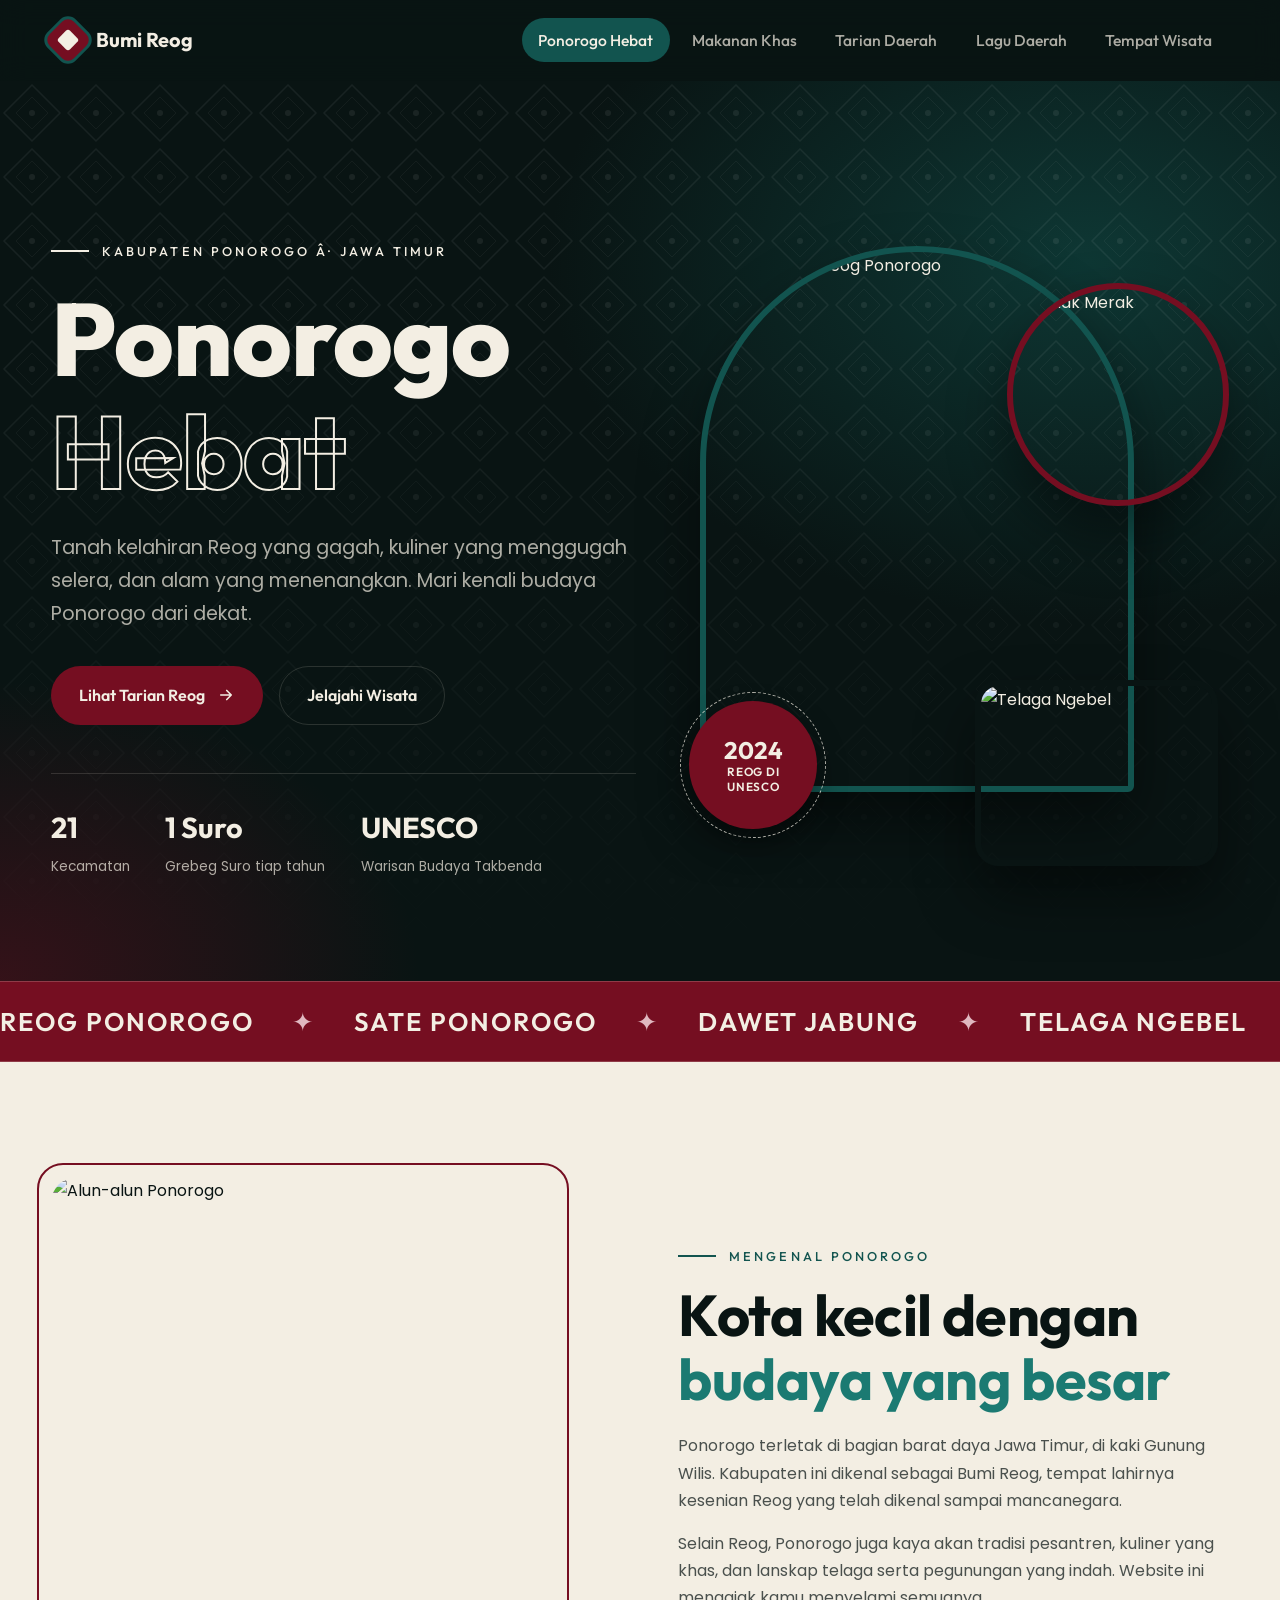
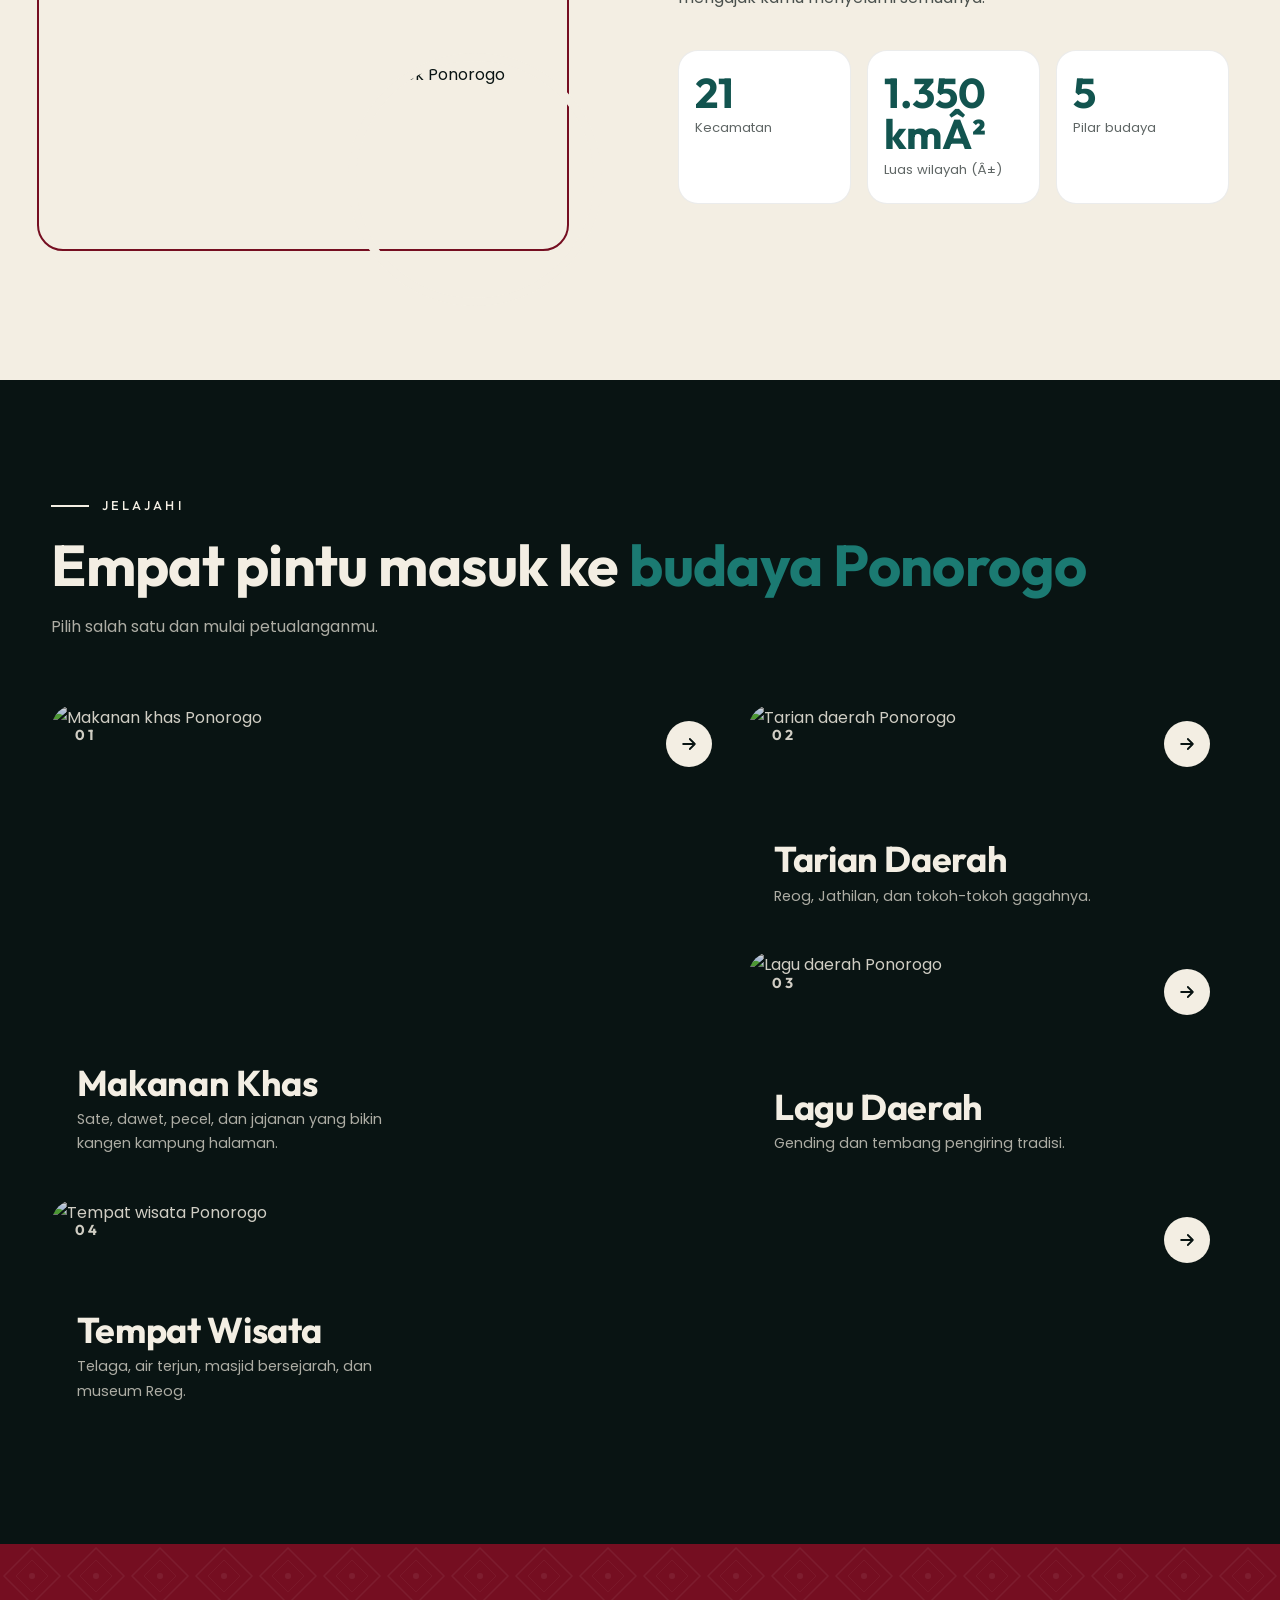
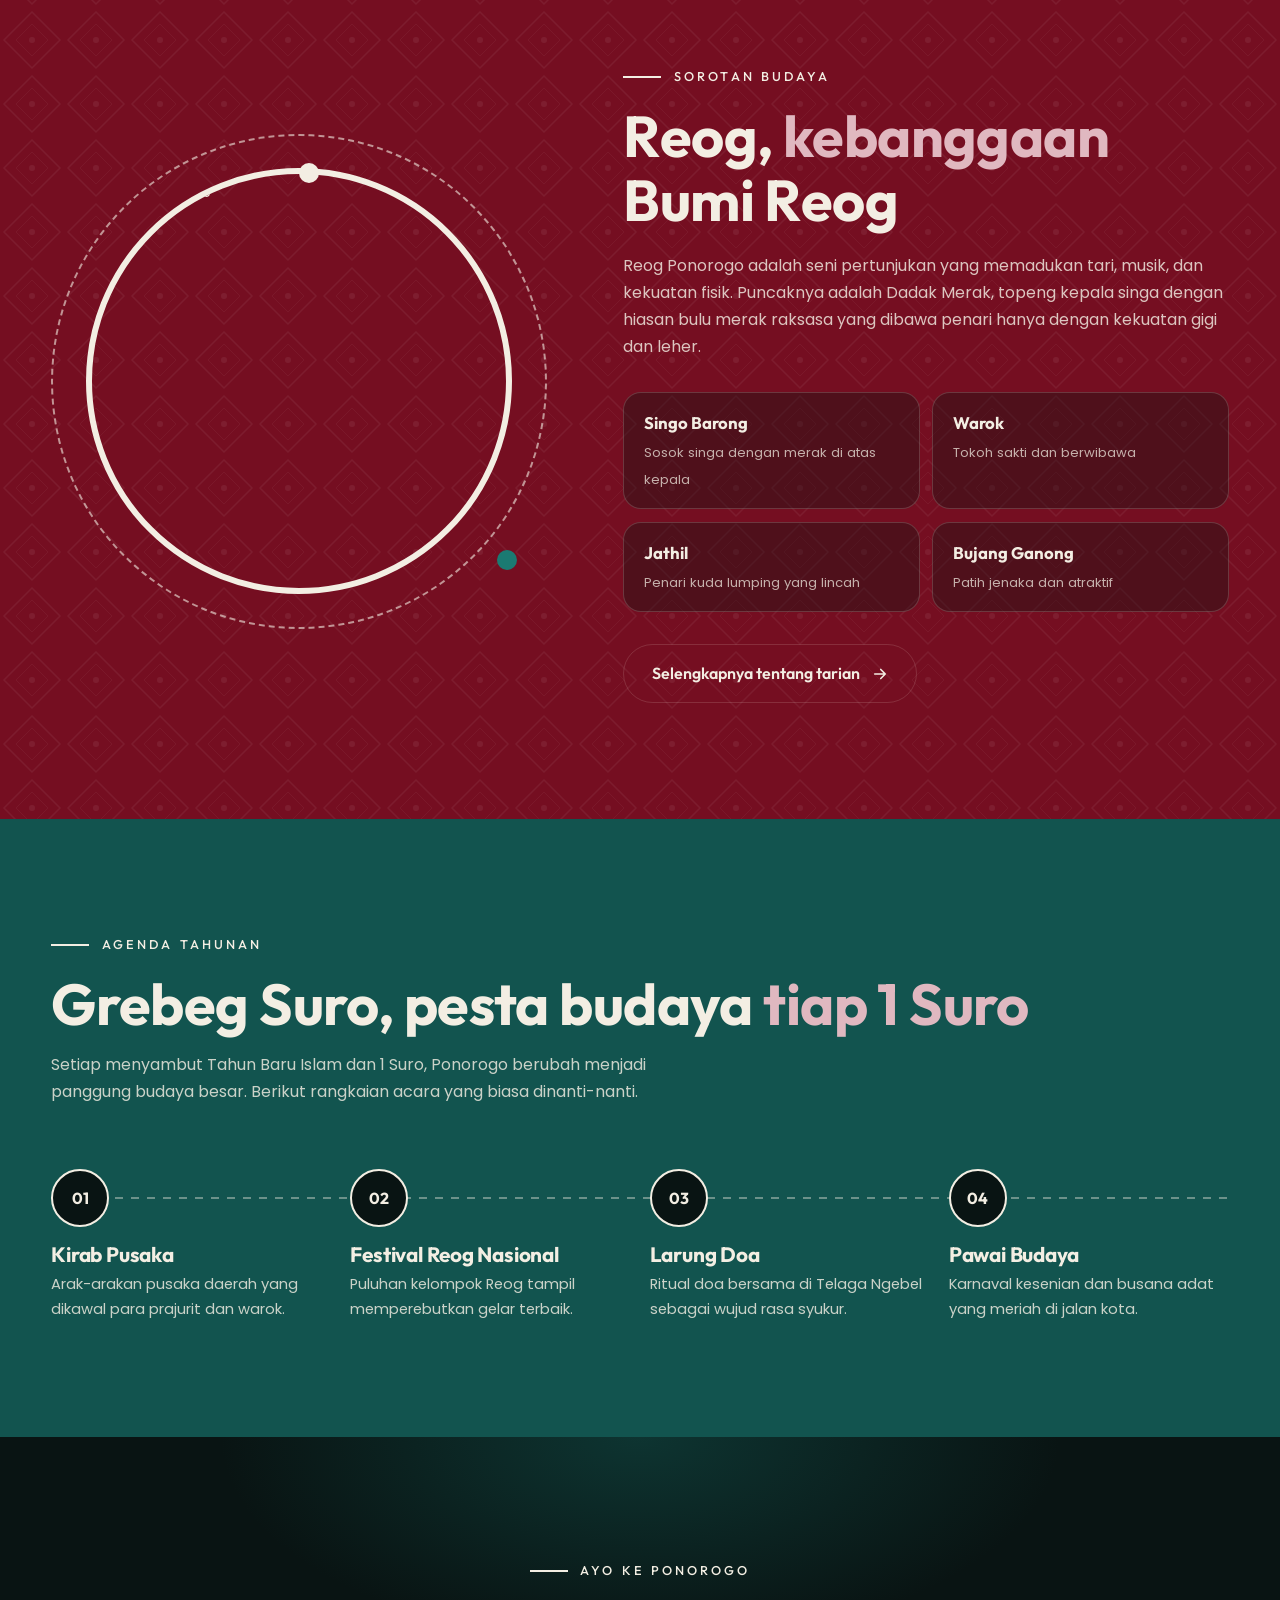
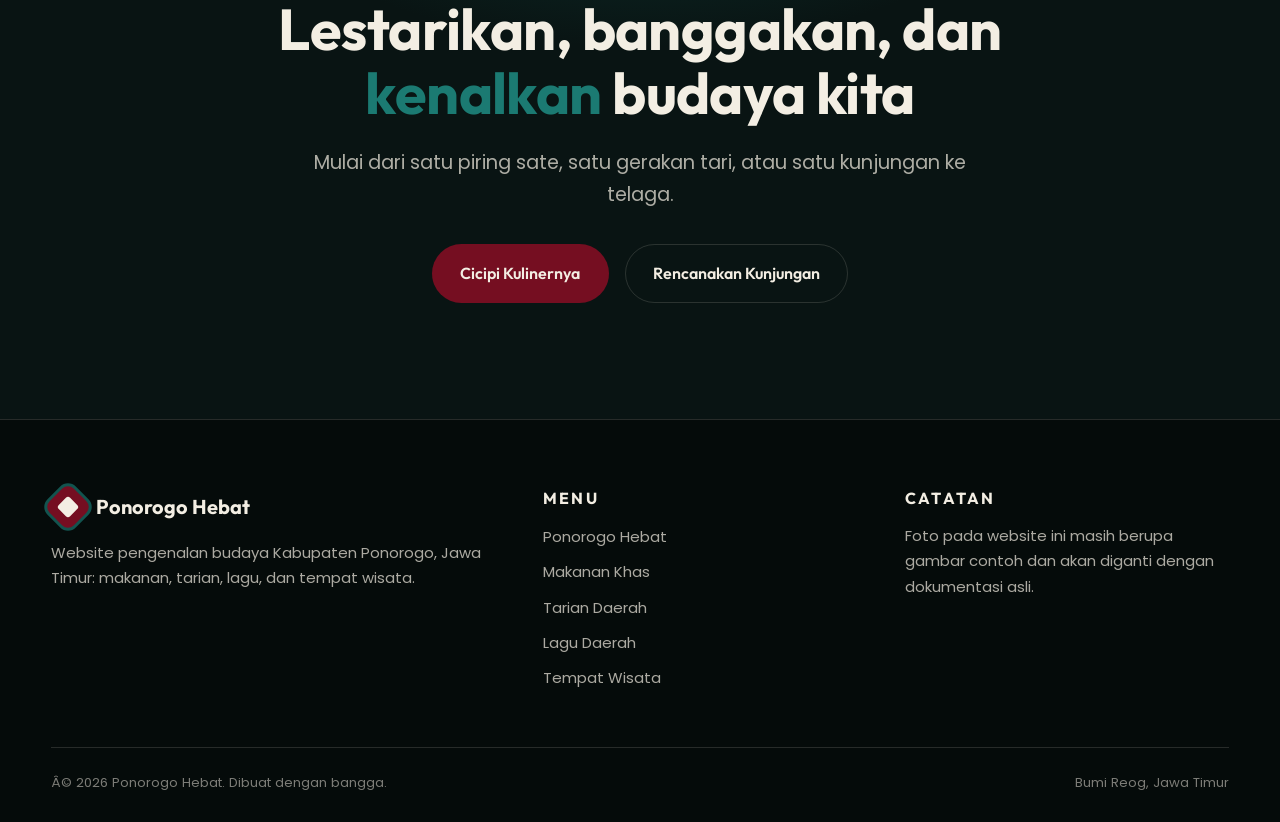
==== commit a3a4f5f6: "menghapus gambar sego pecel" ====
--- a/index.html
+++ b/index.html
@@ -101,7 +101,7 @@
 
     <div class="bento">
       <a href="makanan_khas.html" class="tile t1 reveal">
-        <img src="https://thumbs.dreamstime.com/b/sego-pecel-ponorogo-special-food-traditional-infonesia-mix-vagatable-peanut-sauce-260557236.jpg" alt="Makanan khas Ponorogo">
+        <img src="" alt="Makanan khas Ponorogo">
         <span class="no">01</span>
         <span class="go"><svg width="20" height="20" viewBox="0 0 24 24" fill="none" stroke="currentColor" stroke-width="2.2" stroke-linecap="round" stroke-linejoin="round"><path d="M5 12h14M13 6l6 6-6 6"/></svg></span>
         <div><h3>Makanan Khas</h3><p>Sate, dawet, pecel, dan jajanan yang bikin kangen kampung halaman.</p></div>
